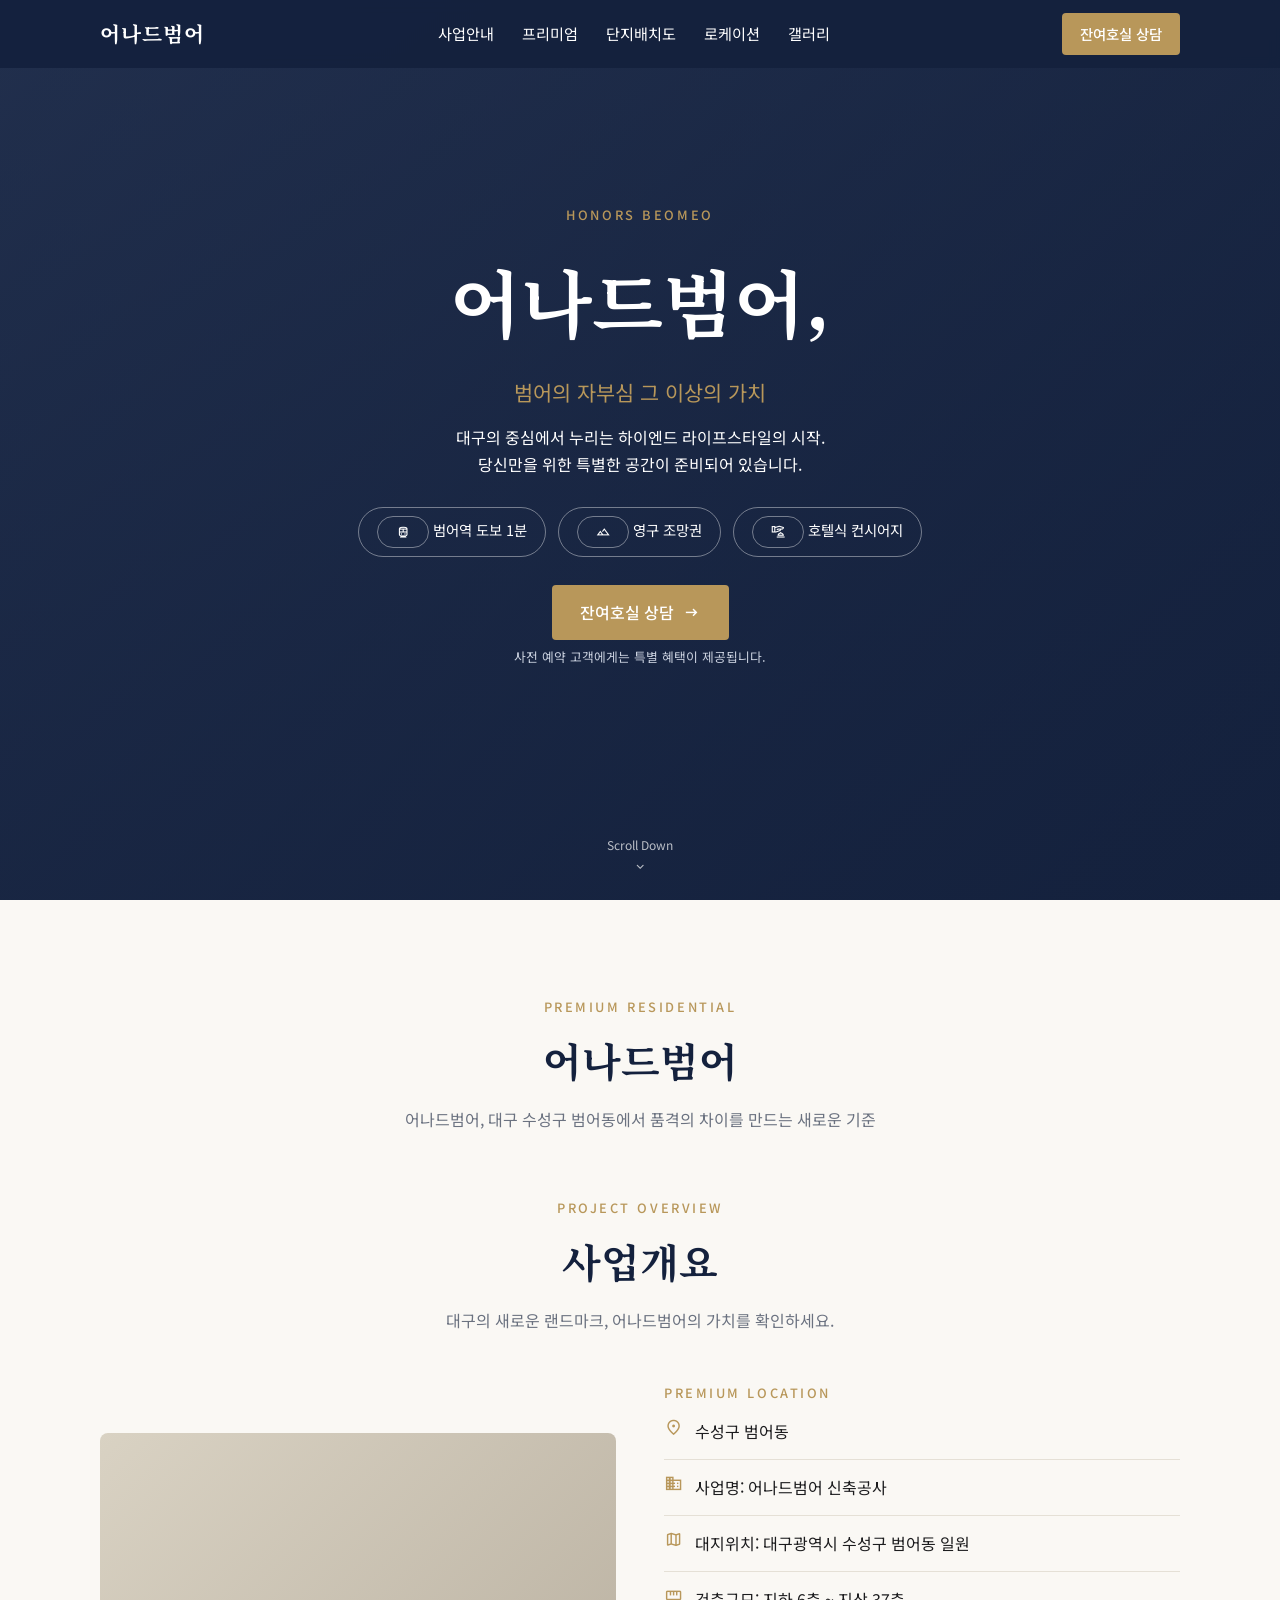
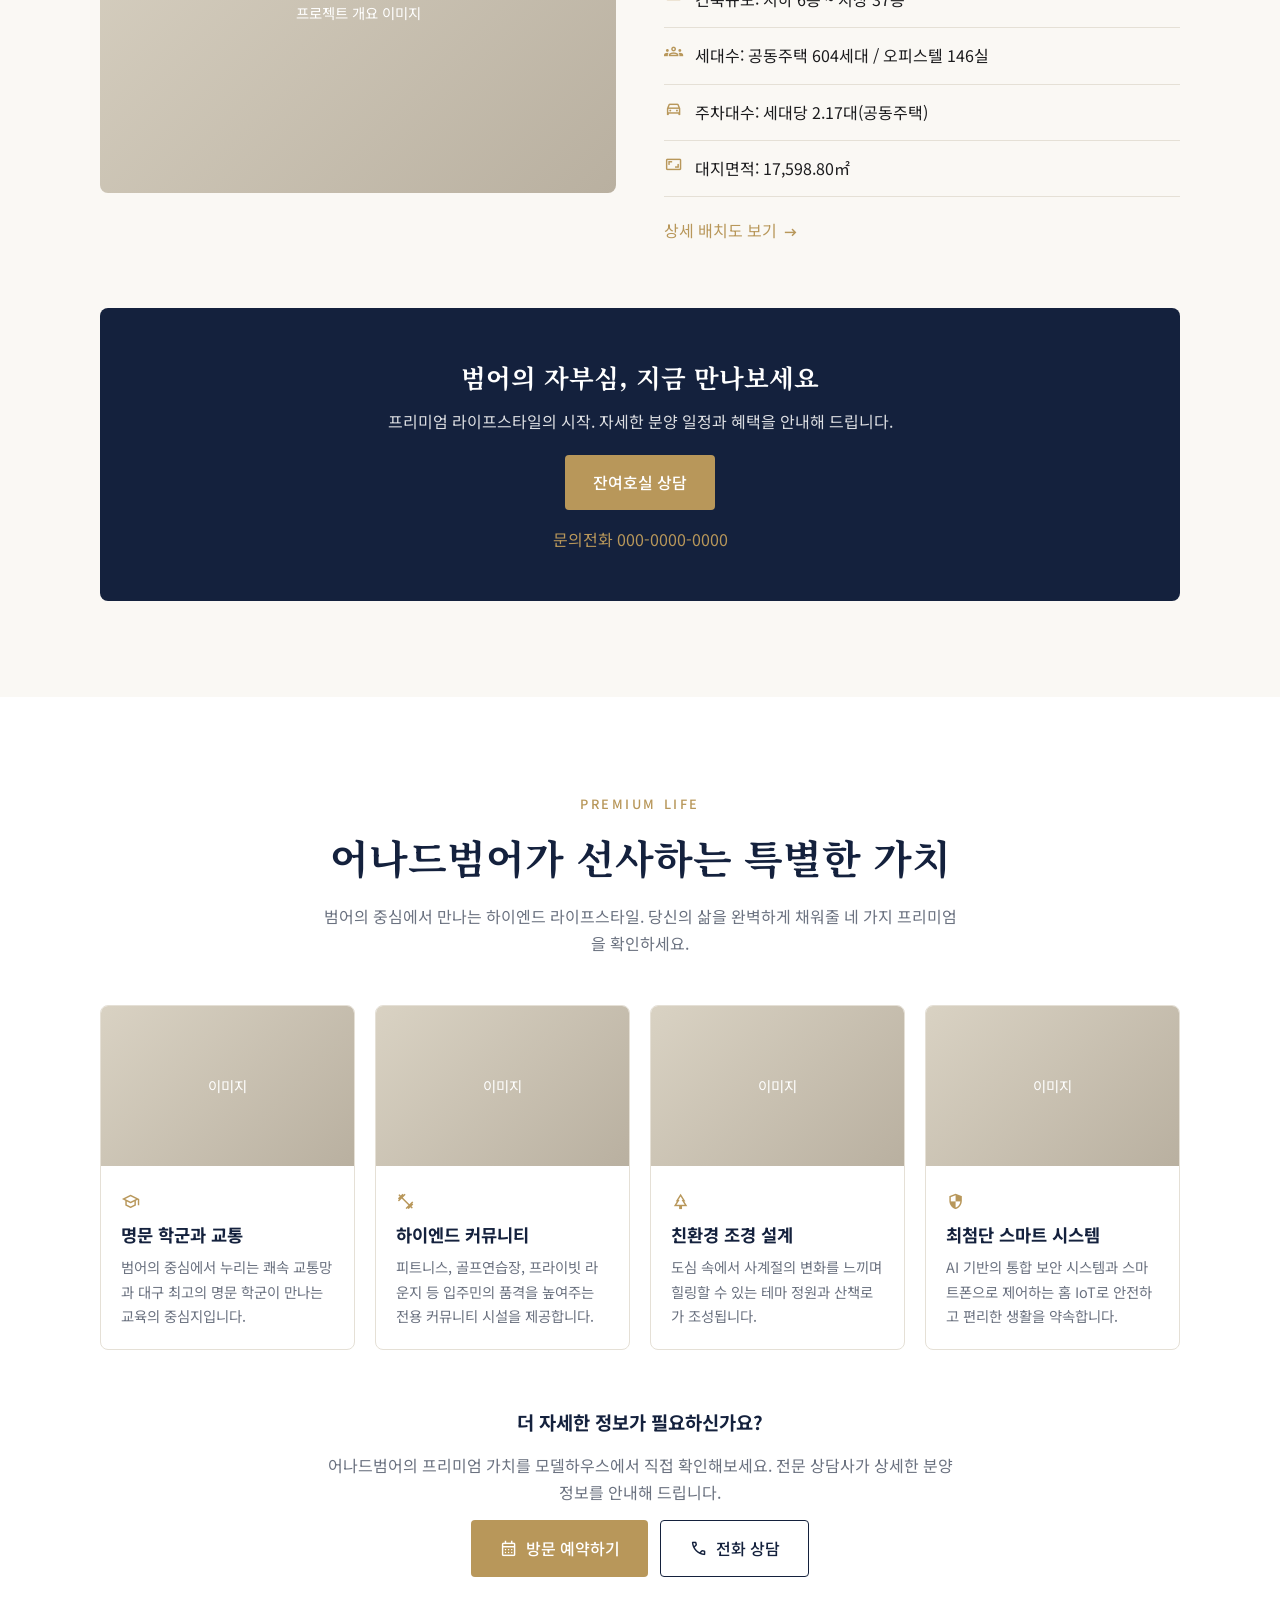
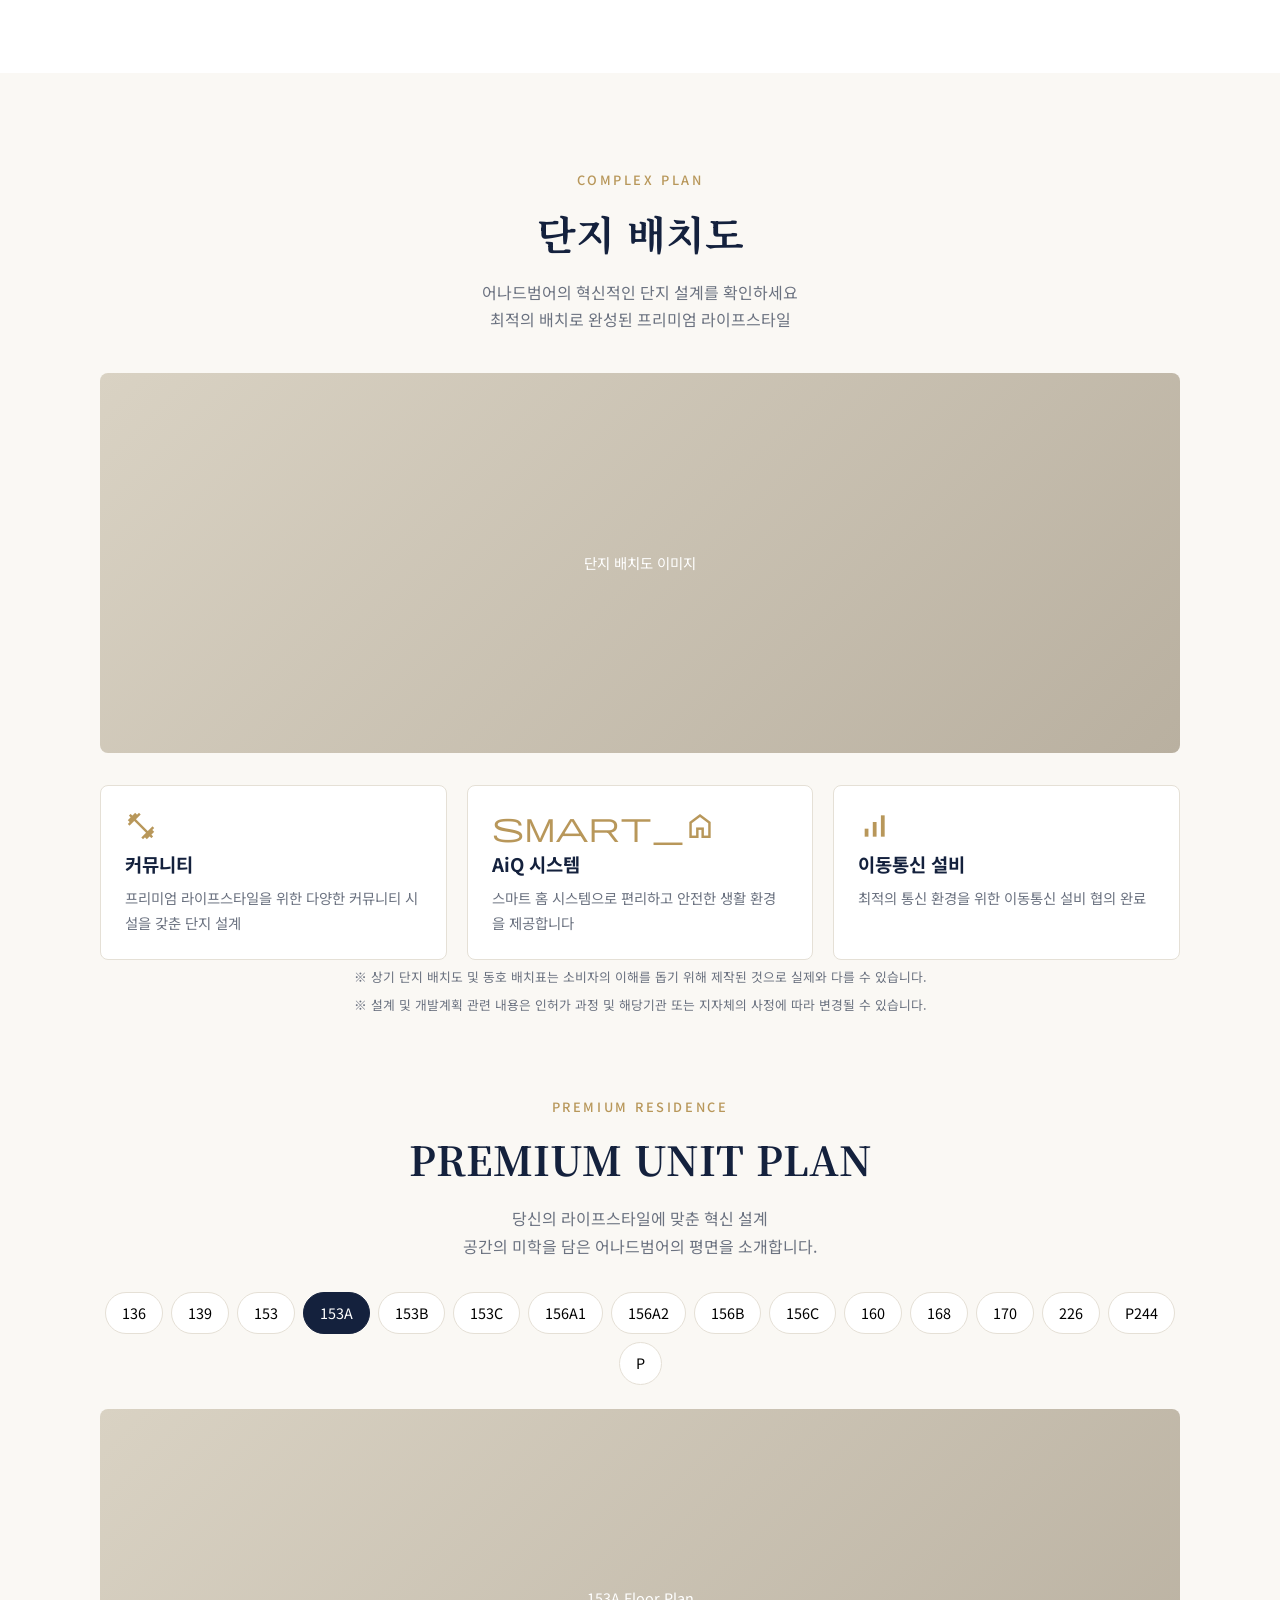
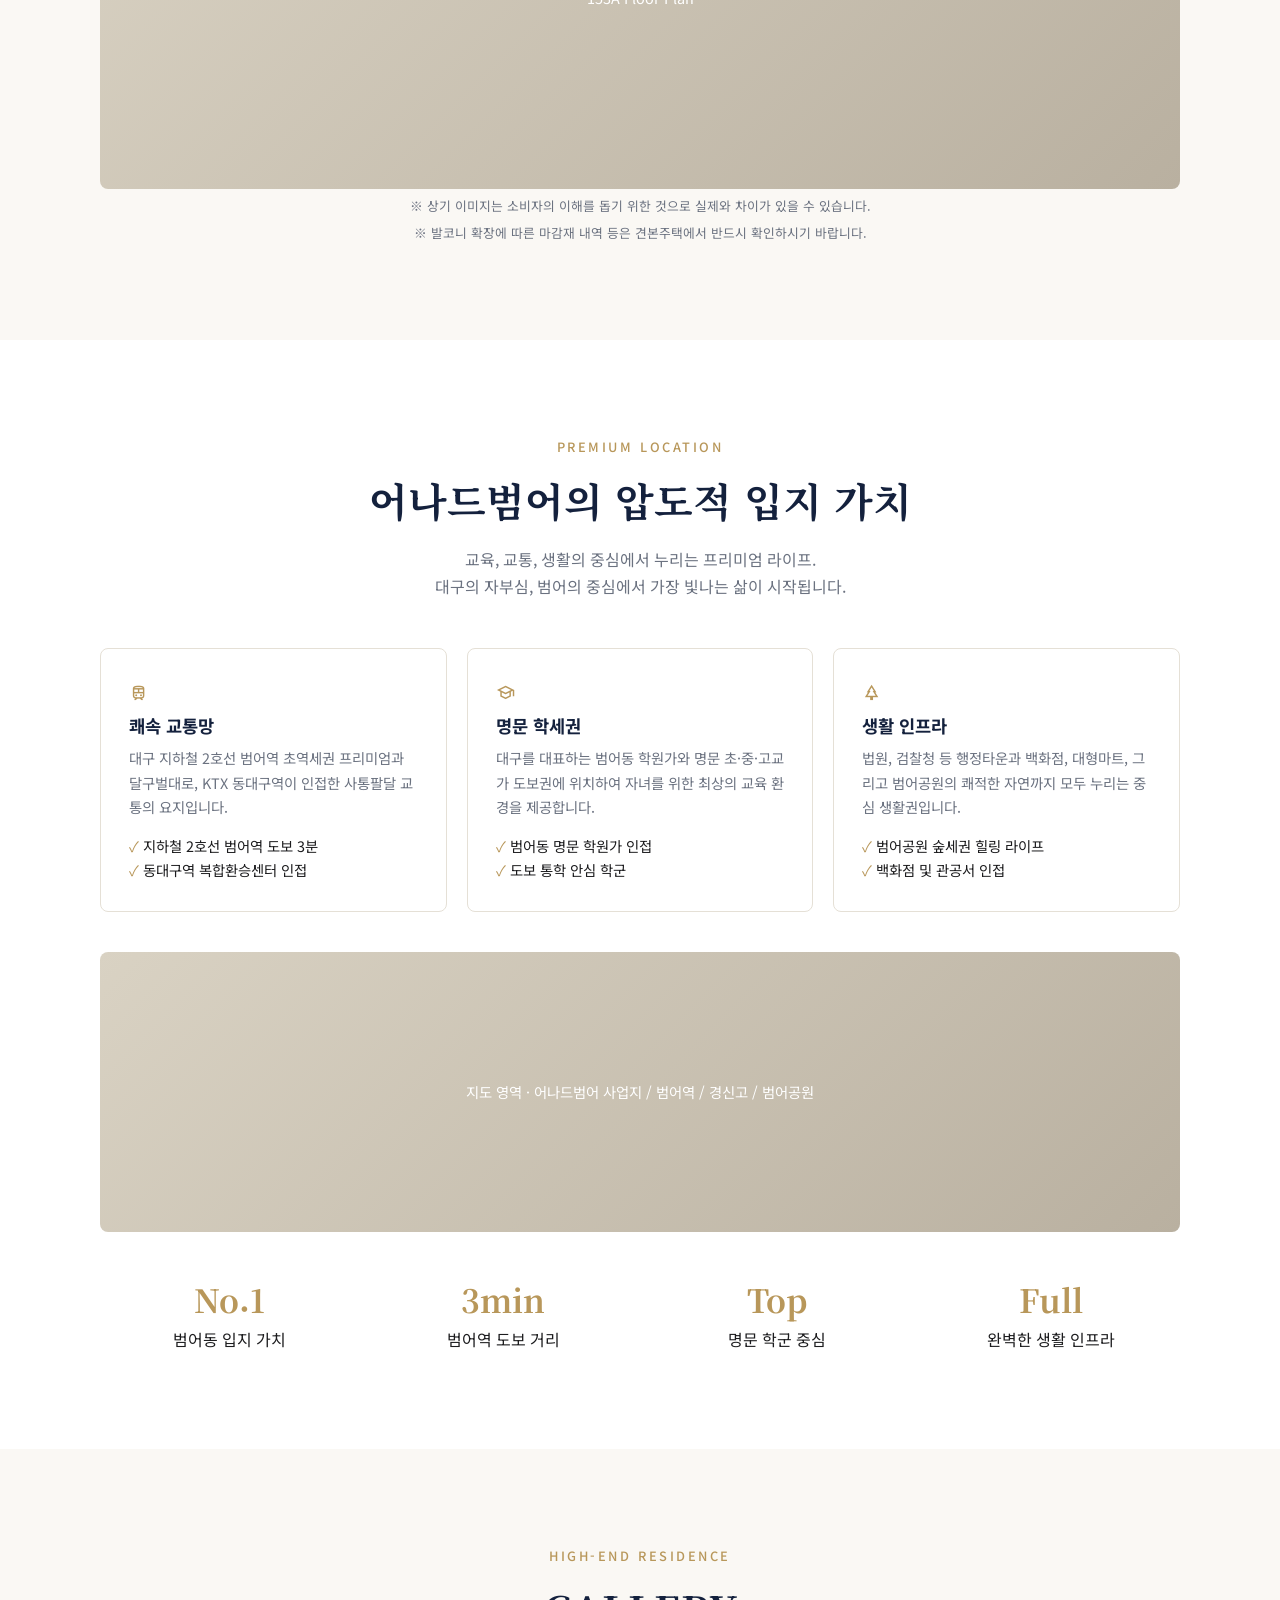
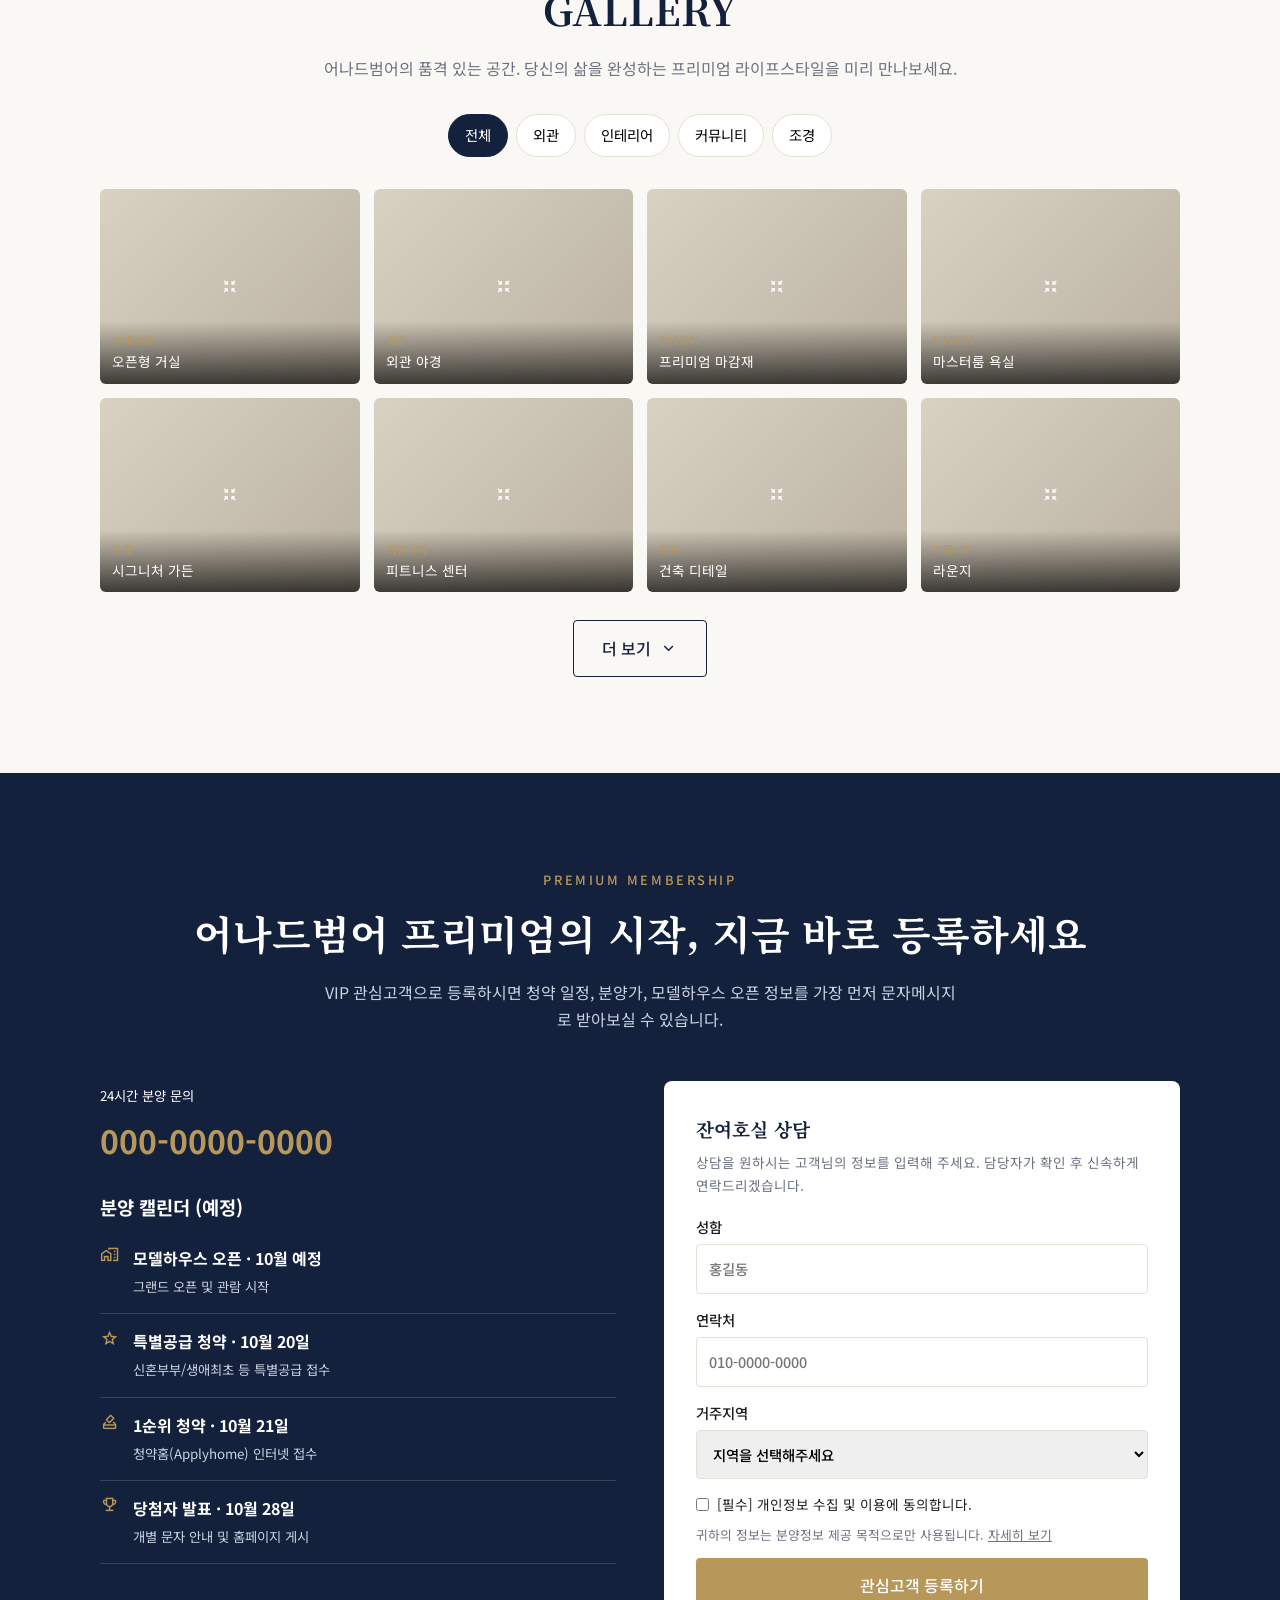
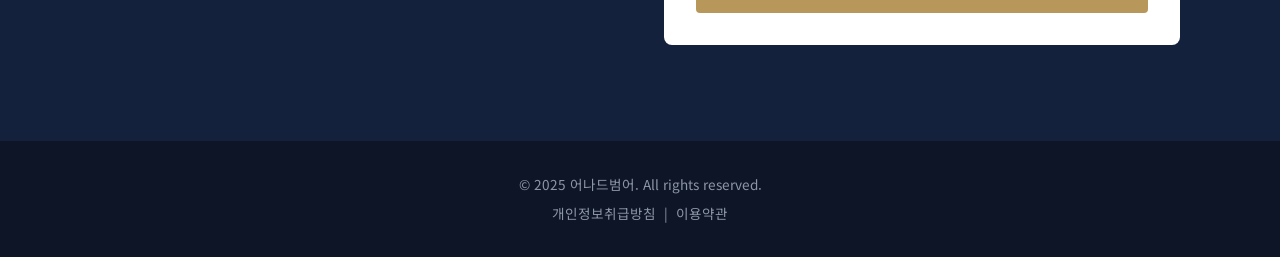
==== index2.html @ 32e053e5 "1021 2030" ====
<!doctype html>
<html lang="ko">

<head>
    <meta charset="utf-8" />
    <meta name="viewport" content="width=device-width, initial-scale=1" />
    <title>어나드범어 | 대구 수성구 범어동 프리미엄 아파트</title>
    <meta name="description" content="대구 수성구 범어동 프리미엄 아파트 어나드범어" />
    <link rel="stylesheet" href="https://fonts.googleapis.com/css2?family=Noto+Sans+KR:wght@300;400;500;700&family=Noto+Serif+KR:wght@500;700&display=swap" />
    <link rel="stylesheet" href="https://fonts.googleapis.com/css2?family=Material+Symbols+Outlined" />
    <style>
        :root {
            --gold: #b8975a;
            --navy: #14213d;
            --ink: #1c1c1e;
            --muted: #6b7280;
            --bg: #faf8f4;
            --line: #e5e0d6;
        }

        * { box-sizing: border-box; margin: 0; padding: 0; }
        html { scroll-behavior: smooth; }
        body { font-family: 'Noto Sans KR', sans-serif; color: var(--ink); background: #fff; line-height: 1.7; }
        a { color: inherit; text-decoration: none; }
        img { max-width: 100%; display: block; }
        .material-symbols-outlined { vertical-align: middle; font-size: 1.2em; }
        .wrap { max-width: 1120px; margin: 0 auto; padding: 0 20px; }
        section { padding: 96px 0; }
        .eyebrow { color: var(--gold); letter-spacing: .2em; text-transform: uppercase; font-size: .8rem; font-weight: 500; }
        h2 { font-family: 'Noto Serif KR', serif; font-size: clamp(1.7rem, 4vw, 2.5rem); margin: 8px 0 12px; color: var(--navy); }
        .sub { color: var(--muted); max-width: 640px; }
        .center { text-align: center; }
        .center .sub { margin: 0 auto; }
        .btn { display: inline-flex; align-items: center; gap: 8px; background: var(--gold); color: #fff; padding: 14px 28px; border: 0; border-radius: 4px; font: inherit; font-weight: 500; cursor: pointer; transition: .2s; }
        .btn:hover { background: #9c7d44; }
        .btn.ghost { background: transparent; border: 1px solid currentColor; }
        .ph { background: linear-gradient(135deg, #d9d2c3, #b9b0a0); display: flex; align-items: center; justify-content: center; color: #fff; font-size: .9rem; text-align: center; }
        .note { font-size: .8rem; color: var(--muted); margin-top: 6px; }

        /* header */
        header { position: fixed; inset: 0 0 auto 0; z-index: 50; background: rgba(20, 33, 61, .92); backdrop-filter: blur(6px); color: #fff; }
        header .wrap { display: flex; align-items: center; justify-content: space-between; height: 68px; }
        .logo { font-family: 'Noto Serif KR', serif; font-weight: 700; font-size: 1.3rem; letter-spacing: .05em; }
        nav { display: flex; gap: 28px; font-size: .95rem; }
        nav a:hover { color: var(--gold); }
        header .btn { padding: 9px 18px; font-size: .9rem; }

        /* hero */
        .hero { min-height: 100vh; display: flex; align-items: center; color: #fff; text-align: center; padding-top: 68px;
            background: linear-gradient(rgba(20, 33, 61, .65), rgba(20, 33, 61, .8)), linear-gradient(135deg, #3a4a6b, #14213d); position: relative; }
        .hero h1 { font-family: 'Noto Serif KR', serif; font-size: clamp(2.4rem, 8vw, 4.6rem); margin: 12px 0; }
        .hero h1 + p { font-size: 1.3rem; color: var(--gold); margin-bottom: 14px; }
        .badges { display: flex; justify-content: center; flex-wrap: wrap; gap: 12px; margin: 28px 0; }
        .badges span { border: 1px solid rgba(255, 255, 255, .4); border-radius: 99px; padding: 8px 18px; font-size: .9rem; }
        .scroll { position: absolute; bottom: 24px; left: 50%; transform: translateX(-50%); font-size: .75rem; opacity: .7; text-align: center; }

        /* overview */
        .overview { background: var(--bg); }
        .grid2 { display: grid; grid-template-columns: 1fr 1fr; gap: 48px; align-items: center; margin-top: 48px; }
        .facts { list-style: none; }
        .facts li { display: flex; gap: 12px; padding: 14px 0; border-bottom: 1px solid var(--line); }
        .facts .material-symbols-outlined { color: var(--gold); }
        .cta-box { margin-top: 64px; background: var(--navy); color: #fff; padding: 48px 24px; text-align: center; border-radius: 8px; }
        .cta-box h3 { font-family: 'Noto Serif KR', serif; font-size: 1.6rem; margin-bottom: 8px; }
        .cta-box p { margin-bottom: 20px; opacity: .85; }
        .cta-box .tel { display: block; margin-top: 16px; color: var(--gold); }

        /* cards */
        .cards { display: grid; grid-template-columns: repeat(4, 1fr); gap: 20px; margin-top: 48px; text-align: left; }
        .card { border: 1px solid var(--line); border-radius: 8px; overflow: hidden; background: #fff; transition: .2s; }
        .card:hover { transform: translateY(-4px); box-shadow: 0 12px 28px rgba(0, 0, 0, .08); }
        .card .ph { height: 160px; }
        .card div.body { padding: 20px; }
        .card h3 { margin: 6px 0; font-size: 1.1rem; color: var(--navy); }
        .card p { font-size: .9rem; color: var(--muted); }
        .card .material-symbols-outlined { color: var(--gold); }
        .visit { margin-top: 56px; display: flex; flex-direction: column; align-items: center; gap: 14px; }
        .visit div { display: flex; gap: 12px; flex-wrap: wrap; justify-content: center; }

        /* plan */
        .plan { background: var(--bg); }
        .plan .ph { height: 380px; margin-top: 40px; border-radius: 8px; }
        .feat { display: grid; grid-template-columns: repeat(3, 1fr); gap: 20px; margin-top: 32px; }
        .feat div { background: #fff; padding: 24px; border-radius: 8px; border: 1px solid var(--line); }
        .feat .material-symbols-outlined { color: var(--gold); font-size: 2rem; }
        .feat h3 { margin: 6px 0; color: var(--navy); }
        .feat p { font-size: .9rem; color: var(--muted); }
        .tabs { display: flex; flex-wrap: wrap; gap: 8px; justify-content: center; margin: 32px 0 0; }
        .tabs button { border: 1px solid var(--line); background: #fff; padding: 8px 16px; border-radius: 99px; font: inherit; font-size: .9rem; cursor: pointer; }
        .tabs button.on, .tabs button:hover { background: var(--navy); color: #fff; border-color: var(--navy); }

        /* location */
        .loc-cards { display: grid; grid-template-columns: repeat(3, 1fr); gap: 20px; margin-top: 48px; }
        .loc-cards .card { padding: 28px; }
        .loc-cards ul { list-style: none; margin-top: 14px; font-size: .9rem; }
        .loc-cards li::before { content: "✓ "; color: var(--gold); }
        .stats { display: grid; grid-template-columns: repeat(4, 1fr); gap: 16px; margin-top: 40px; text-align: center; }
        .stats strong { display: block; font-family: 'Noto Serif KR', serif; font-size: 2rem; color: var(--gold); }
        .map { height: 280px; border-radius: 8px; margin-top: 40px; }

        /* gallery */
        .gallery { background: var(--bg); }
        .g-grid { display: grid; grid-template-columns: repeat(4, 1fr); gap: 14px; margin-top: 32px; }
        .g-item { position: relative; aspect-ratio: 4/3; border-radius: 6px; overflow: hidden; }
        .g-item .ph { position: absolute; inset: 0; }
        .g-item span.cap { position: absolute; left: 0; right: 0; bottom: 0; padding: 10px 12px; background: linear-gradient(transparent, rgba(0, 0, 0, .7)); color: #fff; font-size: .85rem; text-align: left; }
        .g-item small { color: var(--gold); display: block; font-size: .7rem; }
        .g-item.hide { display: none; }

        /* membership */
        .member { background: var(--navy); color: #fff; }
        .member h2 { color: #fff; }
        .member .sub { color: #cbd2e0; }
        .m-grid { display: grid; grid-template-columns: 1fr 1fr; gap: 48px; margin-top: 48px; }
        .tel-big { font-size: 2rem; color: var(--gold); font-weight: 700; margin: 4px 0 24px; display: block; }
        .sched { list-style: none; }
        .sched li { display: flex; gap: 14px; padding: 14px 0; border-bottom: 1px solid rgba(255, 255, 255, .15); }
        .sched .material-symbols-outlined { color: var(--gold); }
        .sched b { display: block; }
        .sched small { color: #cbd2e0; }
        form { background: #fff; color: var(--ink); padding: 32px; border-radius: 8px; }
        form h3 { color: var(--navy); font-family: 'Noto Serif KR', serif; }
        form p.d { font-size: .85rem; color: var(--muted); margin: 6px 0 18px; }
        label.f { display: block; margin-bottom: 14px; font-size: .9rem; font-weight: 500; }
        label.f input, label.f select { width: 100%; margin-top: 4px; padding: 12px; border: 1px solid var(--line); border-radius: 4px; font: inherit; }
        .chk { font-size: .85rem; display: flex; gap: 8px; align-items: center; margin: 8px 0; }
        form .btn { width: 100%; justify-content: center; margin-top: 12px; }

        footer { background: #0d1526; color: #8d96a8; text-align: center; padding: 32px 20px; font-size: .85rem; }
        footer a { margin: 0 8px; }

        @media (max-width: 860px) {
            nav { display: none; }
            .grid2, .m-grid, .loc-cards, .feat { grid-template-columns: 1fr; }
            .cards, .g-grid, .stats { grid-template-columns: repeat(2, 1fr); }
            section { padding: 64px 0; }
        }
    </style>
</head>

<body>
    <header>
        <div class="wrap">
            <a href="#top" class="logo">어나드범어</a>
            <nav>
                <a href="#overview">사업안내</a>
                <a href="#premium">프리미엄</a>
                <a href="#plan">단지배치도</a>
                <a href="#location">로케이션</a>
                <a href="#gallery">갤러리</a>
            </nav>
            <a href="#member" class="btn">잔여호실 상담</a>
        </div>
    </header>

    <main id="top">
        <section class="hero">
            <div class="wrap">
                <p class="eyebrow">Honors Beomeo</p>
                <h1>어나드범어,</h1>
                <p>범어의 자부심 그 이상의 가치</p>
                <p>대구의 중심에서 누리는 하이엔드 라이프스타일의 시작.<br>당신만을 위한 특별한 공간이 준비되어 있습니다.</p>
                <div class="badges">
                    <span><span class="material-symbols-outlined">directions_subway</span> 범어역 도보 1분</span>
                    <span><span class="material-symbols-outlined">landscape</span> 영구 조망권</span>
                    <span><span class="material-symbols-outlined">concierge</span> 호텔식 컨시어지</span>
                </div>
                <a href="#member" class="btn">잔여호실 상담 <span class="material-symbols-outlined">arrow_right_alt</span></a>
                <p class="note" style="color:#cbd2e0">사전 예약 고객에게는 특별 혜택이 제공됩니다.</p>
            </div>
            <div class="scroll">Scroll Down<br><span class="material-symbols-outlined">keyboard_arrow_down</span></div>
        </section>

        <section class="overview center" id="overview">
            <div class="wrap">
                <p class="eyebrow">Premium Residential</p>
                <h2>어나드범어</h2>
                <p class="sub">어나드범어, 대구 수성구 범어동에서 품격의 차이를 만드는 새로운 기준</p>

                <div style="margin-top:64px">
                    <p class="eyebrow">Project Overview</p>
                    <h2>사업개요</h2>
                    <p class="sub">대구의 새로운 랜드마크, 어나드범어의 가치를 확인하세요.</p>
                </div>

                <div class="grid2" style="text-align:left">
                    <div class="ph" style="height:360px;border-radius:8px">프로젝트 개요 이미지</div>
                    <div>
                        <p class="eyebrow">Premium Location</p>
                        <ul class="facts">
                            <li><span class="material-symbols-outlined">location_on</span> 수성구 범어동</li>
                            <li><span class="material-symbols-outlined">domain</span> 사업명: 어나드범어 신축공사</li>
                            <li><span class="material-symbols-outlined">map</span> 대지위치: 대구광역시 수성구 범어동 일원</li>
                            <li><span class="material-symbols-outlined">straighten</span> 건축규모: 지하 6층 ~ 지상 37층</li>
                            <li><span class="material-symbols-outlined">groups</span> 세대수: 공동주택 604세대 / 오피스텔 146실</li>
                            <li><span class="material-symbols-outlined">directions_car</span> 주차대수: 세대당 2.17대(공동주택)</li>
                            <li><span class="material-symbols-outlined">aspect_ratio</span> 대지면적: 17,598.80㎡</li>
                        </ul>
                        <p style="margin-top:20px"><a href="#plan" style="color:var(--gold)">상세 배치도 보기 <span class="material-symbols-outlined">arrow_right_alt</span></a></p>
                    </div>
                </div>

                <div class="cta-box">
                    <h3>범어의 자부심, 지금 만나보세요</h3>
                    <p>프리미엄 라이프스타일의 시작. 자세한 분양 일정과 혜택을 안내해 드립니다.</p>
                    <a href="#member" class="btn">잔여호실 상담</a>
                    <span class="tel">문의전화 000-0000-0000</span>
                </div>
            </div>
        </section>

        <section class="center" id="premium">
            <div class="wrap">
                <p class="eyebrow">Premium Life</p>
                <h2>어나드범어가 선사하는 특별한 가치</h2>
                <p class="sub">범어의 중심에서 만나는 하이엔드 라이프스타일. 당신의 삶을 완벽하게 채워줄 네 가지 프리미엄을 확인하세요.</p>
                <div class="cards">
                    <article class="card"><div class="ph">이미지</div><div class="body"><span class="material-symbols-outlined">school</span><h3>명문 학군과 교통</h3><p>범어의 중심에서 누리는 쾌속 교통망과 대구 최고의 명문 학군이 만나는 교육의 중심지입니다.</p></div></article>
                    <article class="card"><div class="ph">이미지</div><div class="body"><span class="material-symbols-outlined">fitness_center</span><h3>하이엔드 커뮤니티</h3><p>피트니스, 골프연습장, 프라이빗 라운지 등 입주민의 품격을 높여주는 전용 커뮤니티 시설을 제공합니다.</p></div></article>
                    <article class="card"><div class="ph">이미지</div><div class="body"><span class="material-symbols-outlined">park</span><h3>친환경 조경 설계</h3><p>도심 속에서 사계절의 변화를 느끼며 힐링할 수 있는 테마 정원과 산책로가 조성됩니다.</p></div></article>
                    <article class="card"><div class="ph">이미지</div><div class="body"><span class="material-symbols-outlined">security</span><h3>최첨단 스마트 시스템</h3><p>AI 기반의 통합 보안 시스템과 스마트폰으로 제어하는 홈 IoT로 안전하고 편리한 생활을 약속합니다.</p></div></article>
                </div>
                <div class="visit">
                    <h3 style="color:var(--navy)">더 자세한 정보가 필요하신가요?</h3>
                    <p class="sub">어나드범어의 프리미엄 가치를 모델하우스에서 직접 확인해보세요. 전문 상담사가 상세한 분양 정보를 안내해 드립니다.</p>
                    <div>
                        <a href="#member" class="btn"><span class="material-symbols-outlined">calendar_month</span> 방문 예약하기</a>
                        <a href="#member" class="btn ghost" style="color:var(--navy)"><span class="material-symbols-outlined">call</span> 전화 상담</a>
                    </div>
                </div>
            </div>
        </section>

        <section class="plan center" id="plan">
            <div class="wrap">
                <p class="eyebrow">Complex Plan</p>
                <h2>단지 배치도</h2>
                <p class="sub">어나드범어의 혁신적인 단지 설계를 확인하세요<br>최적의 배치로 완성된 프리미엄 라이프스타일</p>
                <div class="ph">단지 배치도 이미지</div>
                <div class="feat" style="text-align:left">
                    <div><span class="material-symbols-outlined">fitness_center</span><h3>커뮤니티</h3><p>프리미엄 라이프스타일을 위한 다양한 커뮤니티 시설을 갖춘 단지 설계</p></div>
                    <div><span class="material-symbols-outlined">smart_home</span><h3>AiQ 시스템</h3><p>스마트 홈 시스템으로 편리하고 안전한 생활 환경을 제공합니다</p></div>
                    <div><span class="material-symbols-outlined">signal_cellular_alt</span><h3>이동통신 설비</h3><p>최적의 통신 환경을 위한 이동통신 설비 협의 완료</p></div>
                </div>
                <p class="note">※ 상기 단지 배치도 및 동호 배치표는 소비자의 이해를 돕기 위해 제작된 것으로 실제와 다를 수 있습니다.</p>
                <p class="note">※ 설계 및 개발계획 관련 내용은 인허가 과정 및 해당기관 또는 지자체의 사정에 따라 변경될 수 있습니다.</p>

                <div style="margin-top:80px">
                    <p class="eyebrow">Premium Residence</p>
                    <h2>PREMIUM UNIT PLAN</h2>
                    <p class="sub">당신의 라이프스타일에 맞춘 혁신 설계<br>공간의 미학을 담은 어나드범어의 평면을 소개합니다.</p>
                    <div class="tabs" id="units"></div>
                    <div class="ph" id="unitImg" style="height:380px;margin-top:24px;border-radius:8px"></div>
                    <p class="note">※ 상기 이미지는 소비자의 이해를 돕기 위한 것으로 실제와 차이가 있을 수 있습니다.</p>
                    <p class="note">※ 발코니 확장에 따른 마감재 내역 등은 견본주택에서 반드시 확인하시기 바랍니다.</p>
                </div>
            </div>
        </section>

        <section class="center" id="location">
            <div class="wrap">
                <p class="eyebrow">Premium Location</p>
                <h2>어나드범어의 압도적 입지 가치</h2>
                <p class="sub">교육, 교통, 생활의 중심에서 누리는 프리미엄 라이프.<br>대구의 자부심, 범어의 중심에서 가장 빛나는 삶이 시작됩니다.</p>
                <div class="loc-cards" style="text-align:left">
                    <article class="card"><span class="material-symbols-outlined">train</span><h3>쾌속 교통망</h3><p>대구 지하철 2호선 범어역 초역세권 프리미엄과 달구벌대로, KTX 동대구역이 인접한 사통팔달 교통의 요지입니다.</p><ul><li>지하철 2호선 범어역 도보 3분</li><li>동대구역 복합환승센터 인접</li></ul></article>
                    <article class="card"><span class="material-symbols-outlined">school</span><h3>명문 학세권</h3><p>대구를 대표하는 범어동 학원가와 명문 초·중·고교가 도보권에 위치하여 자녀를 위한 최상의 교육 환경을 제공합니다.</p><ul><li>범어동 명문 학원가 인접</li><li>도보 통학 안심 학군</li></ul></article>
                    <article class="card"><span class="material-symbols-outlined">park</span><h3>생활 인프라</h3><p>법원, 검찰청 등 행정타운과 백화점, 대형마트, 그리고 범어공원의 쾌적한 자연까지 모두 누리는 중심 생활권입니다.</p><ul><li>범어공원 숲세권 힐링 라이프</li><li>백화점 및 관공서 인접</li></ul></article>
                </div>
                <div class="ph map">지도 영역 · 어나드범어 사업지 / 범어역 / 경신고 / 범어공원</div>
                <div class="stats">
                    <div><strong>No.1</strong>범어동 입지 가치</div>
                    <div><strong>3min</strong>범어역 도보 거리</div>
                    <div><strong>Top</strong>명문 학군 중심</div>
                    <div><strong>Full</strong>완벽한 생활 인프라</div>
                </div>
            </div>
        </section>

        <section class="gallery center" id="gallery">
            <div class="wrap">
                <p class="eyebrow">High-End Residence</p>
                <h2>GALLERY</h2>
                <p class="sub">어나드범어의 품격 있는 공간. 당신의 삶을 완성하는 프리미엄 라이프스타일을 미리 만나보세요.</p>
                <div class="tabs" id="gtabs">
                    <button class="on" data-c="all">전체</button>
                    <button data-c="외관">외관</button>
                    <button data-c="인테리어">인테리어</button>
                    <button data-c="커뮤니티">커뮤니티</button>
                    <button data-c="조경">조경</button>
                </div>
                <div class="g-grid" id="ggrid"></div>
                <p style="margin-top:28px"><button class="btn ghost" id="more" style="color:var(--navy)">더 보기 <span class="material-symbols-outlined">expand_more</span></button></p>
            </div>
        </section>

        <section class="member" id="member">
            <div class="wrap">
                <div class="center">
                    <p class="eyebrow">PREMIUM MEMBERSHIP</p>
                    <h2>어나드범어 프리미엄의 시작, 지금 바로 등록하세요</h2>
                    <p class="sub">VIP 관심고객으로 등록하시면 청약 일정, 분양가, 모델하우스 오픈 정보를 가장 먼저 문자메시지로 받아보실 수 있습니다.</p>
                </div>
                <div class="m-grid">
                    <div>
                        <small>24시간 분양 문의</small>
                        <span class="tel-big">000-0000-0000</span>
                        <h3 style="margin-bottom:8px">분양 캘린더 (예정)</h3>
                        <ul class="sched">
                            <li><span class="material-symbols-outlined">home_work</span><div><b>모델하우스 오픈 · 10월 예정</b><small>그랜드 오픈 및 관람 시작</small></div></li>
                            <li><span class="material-symbols-outlined">star</span><div><b>특별공급 청약 · 10월 20일</b><small>신혼부부/생애최초 등 특별공급 접수</small></div></li>
                            <li><span class="material-symbols-outlined">how_to_vote</span><div><b>1순위 청약 · 10월 21일</b><small>청약홈(Applyhome) 인터넷 접수</small></div></li>
                            <li><span class="material-symbols-outlined">emoji_events</span><div><b>당첨자 발표 · 10월 28일</b><small>개별 문자 안내 및 홈페이지 게시</small></div></li>
                        </ul>
                    </div>
                    <form id="form">
                        <h3>잔여호실 상담</h3>
                        <p class="d">상담을 원하시는 고객님의 정보를 입력해 주세요. 담당자가 확인 후 신속하게 연락드리겠습니다.</p>
                        <label class="f">성함<input type="text" name="name" required placeholder="홍길동"></label>
                        <label class="f">연락처<input type="tel" name="phone" required placeholder="010-0000-0000"></label>
                        <label class="f">거주지역
                            <select name="region" required>
                                <option value="">지역을 선택해주세요</option>
                                <option>대구광역시</option>
                                <option>경상북도</option>
                                <option>기타 지역</option>
                            </select>
                        </label>
                        <label class="chk"><input type="checkbox" required> [필수] 개인정보 수집 및 이용에 동의합니다.</label>
                        <p class="note">귀하의 정보는 분양정보 제공 목적으로만 사용됩니다. <a href="#" style="text-decoration:underline">자세히 보기</a></p>
                        <button class="btn" type="submit">관심고객 등록하기</button>
                    </form>
                </div>
            </div>
        </section>
    </main>

    <footer>
        <p>© 2025 어나드범어. All rights reserved.</p>
        <p style="margin-top:6px"><a href="#">개인정보취급방침</a>|<a href="#">이용약관</a></p>
    </footer>

    <script>
        // 평면 타입 탭
        const units = ['136', '139', '153', '153A', '153B', '153C', '156A1', '156A2', '156B', '156C', '160', '168', '170', '226', 'P244', 'P'];
        const uTabs = document.getElementById('units');
        const uImg = document.getElementById('unitImg');
        units.forEach((u, i) => {
            const b = document.createElement('button');
            b.textContent = u;
            b.onclick = () => {
                uTabs.querySelectorAll('button').forEach(x => x.classList.remove('on'));
                b.classList.add('on');
                uImg.textContent = u + ' Floor Plan';
            };
            uTabs.appendChild(b);
            if (u === '153A') b.click();
        });

        // 갤러리
        const items = [
            ['인테리어', '오픈형 거실'], ['외관', '외관 야경'], ['인테리어', '프리미엄 마감재'], ['인테리어', '마스터룸 욕실'],
            ['조경', '시그니처 가든'], ['커뮤니티', '피트니스 센터'], ['외관', '건축 디테일'], ['커뮤니티', '라운지'],
            ['커뮤니티', '스카이라운지'], ['커뮤니티', '버라이어티존'], ['커뮤니티', '스카이커뮤니티']
        ];
        const grid = document.getElementById('ggrid');
        items.forEach(([c, t]) => {
            const d = document.createElement('div');
            d.className = 'g-item';
            d.dataset.c = c;
            d.innerHTML = `<div class="ph"><span class="material-symbols-outlined">zoom_in_map</span></div><span class="cap"><small>${c}</small>${t}</span>`;
            grid.appendChild(d);
        });
        let filter = 'all', limit = 8;
        function render() {
            let shown = 0;
            grid.querySelectorAll('.g-item').forEach(el => {
                const ok = filter === 'all' || el.dataset.c === filter;
                const vis = ok && shown < limit;
                if (ok) shown++;
                el.classList.toggle('hide', !vis);
            });
            const total = [...grid.children].filter(el => filter === 'all' || el.dataset.c === filter).length;
            document.getElementById('more').parentElement.style.display = total > limit ? '' : 'none';
        }
        document.getElementById('gtabs').onclick = e => {
            if (e.target.tagName !== 'BUTTON') return;
            document.querySelectorAll('#gtabs button').forEach(x => x.classList.remove('on'));
            e.target.classList.add('on');
            filter = e.target.dataset.c;
            limit = 8;
            render();
        };
        document.getElementById('more').onclick = () => { limit += 4; render(); };
        render();

        // 폼 (서버 연동 없음)
        document.getElementById('form').onsubmit = e => {
            e.preventDefault();
            alert('등록이 완료되었습니다. (데모: 서버로 전송되지 않습니다)');
            e.target.reset();
        };
    </script>
</body>

</html>
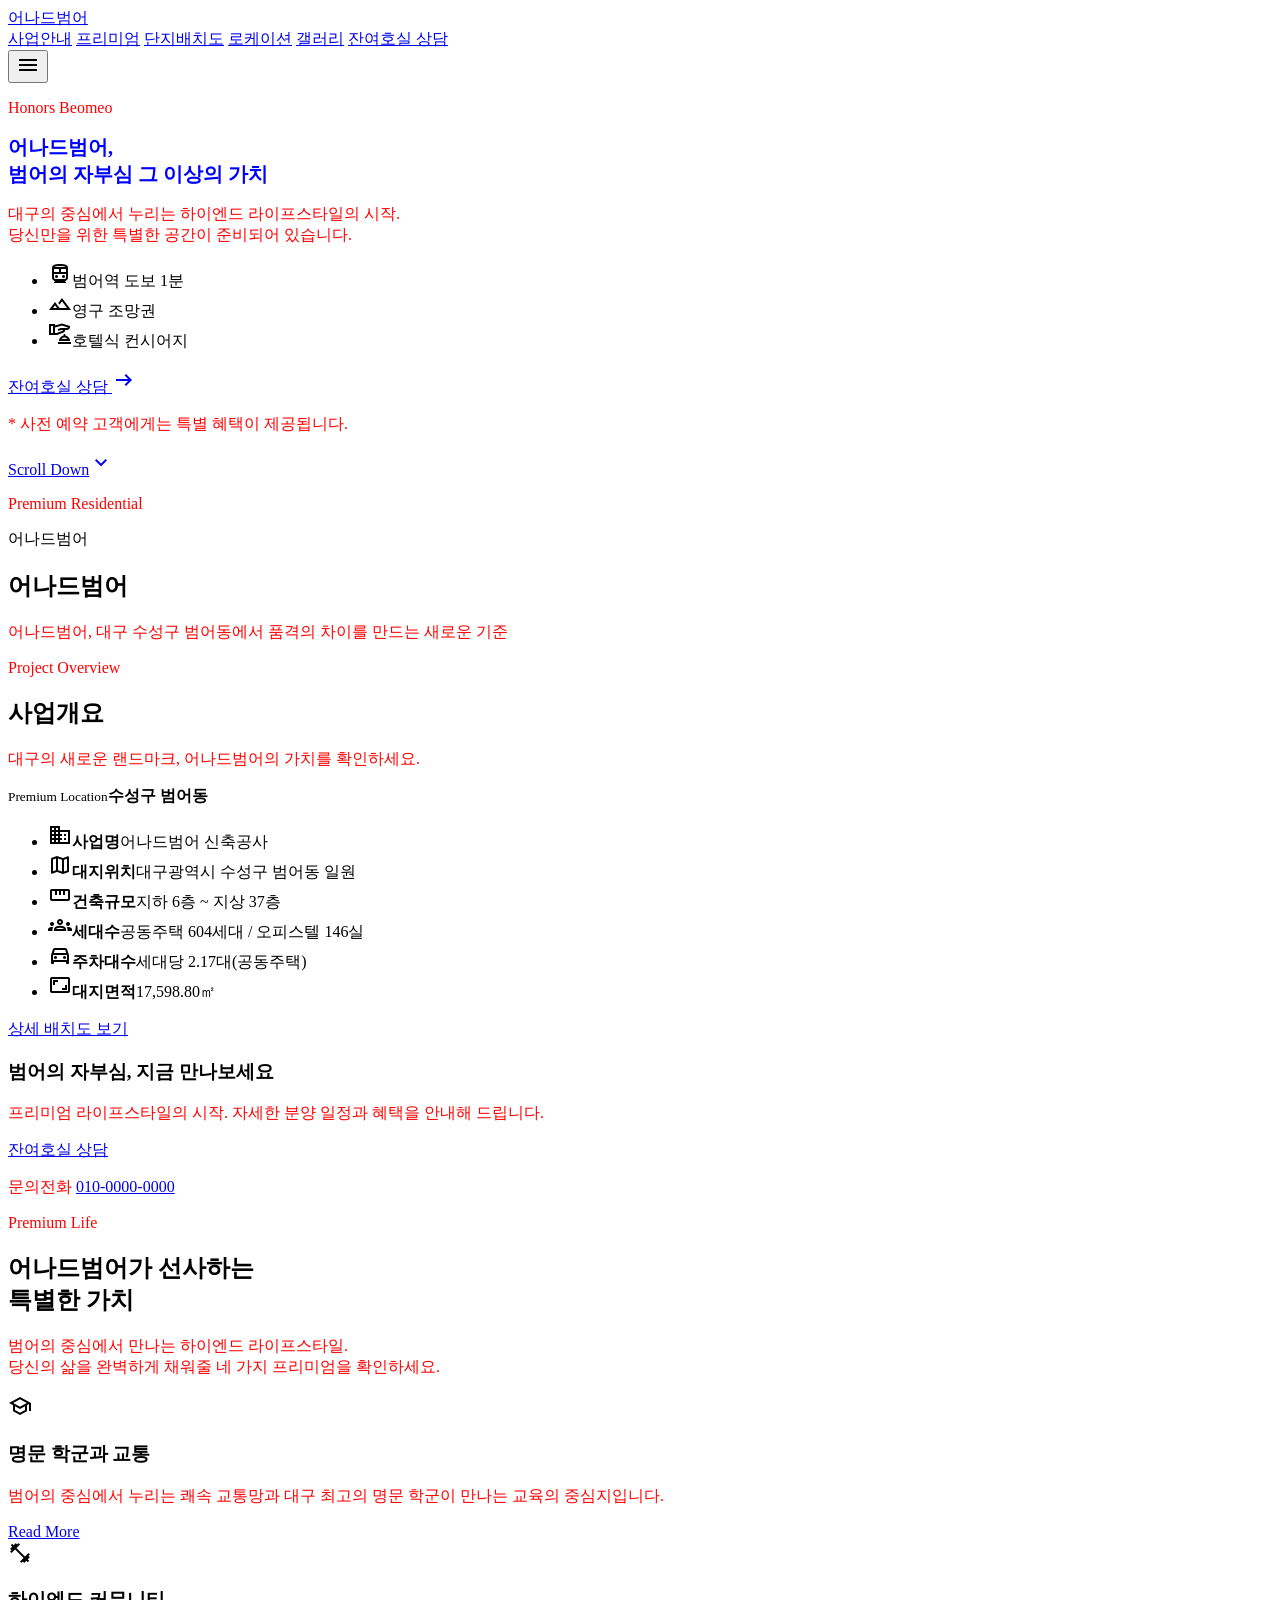
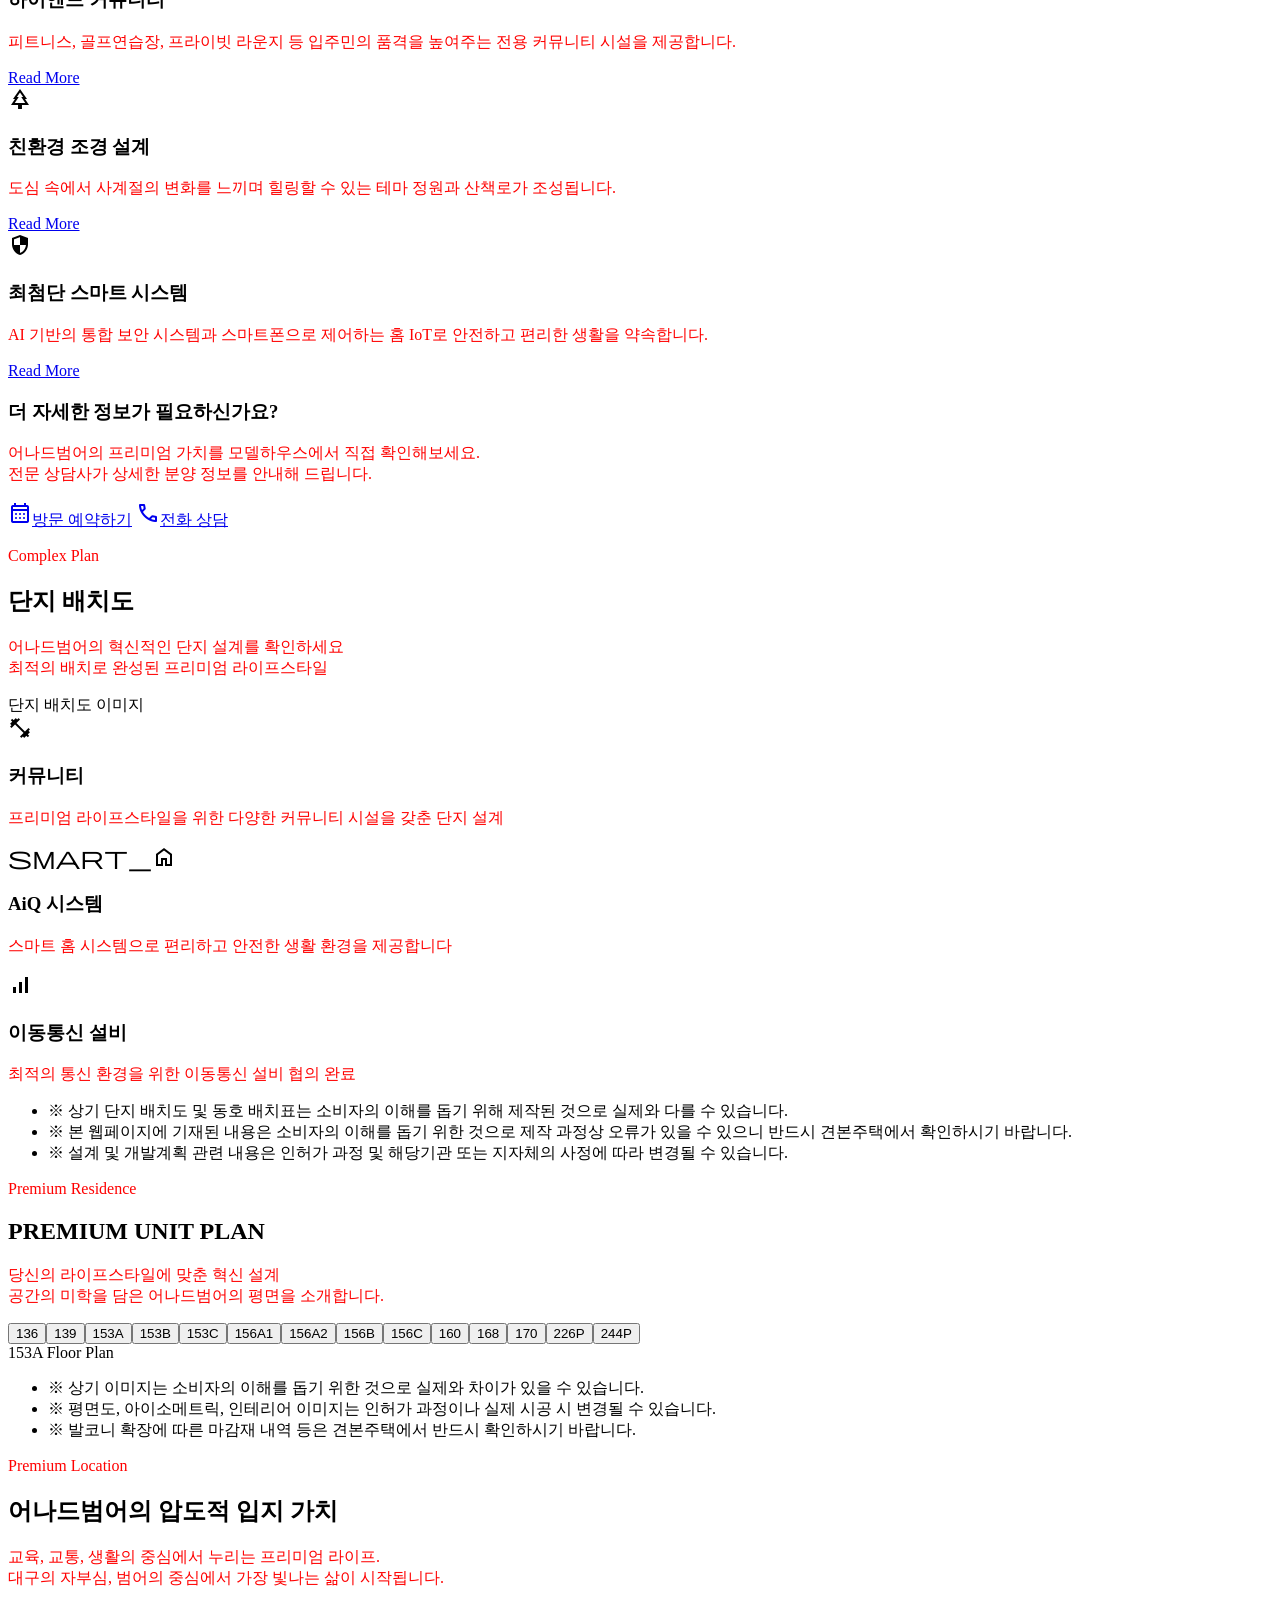
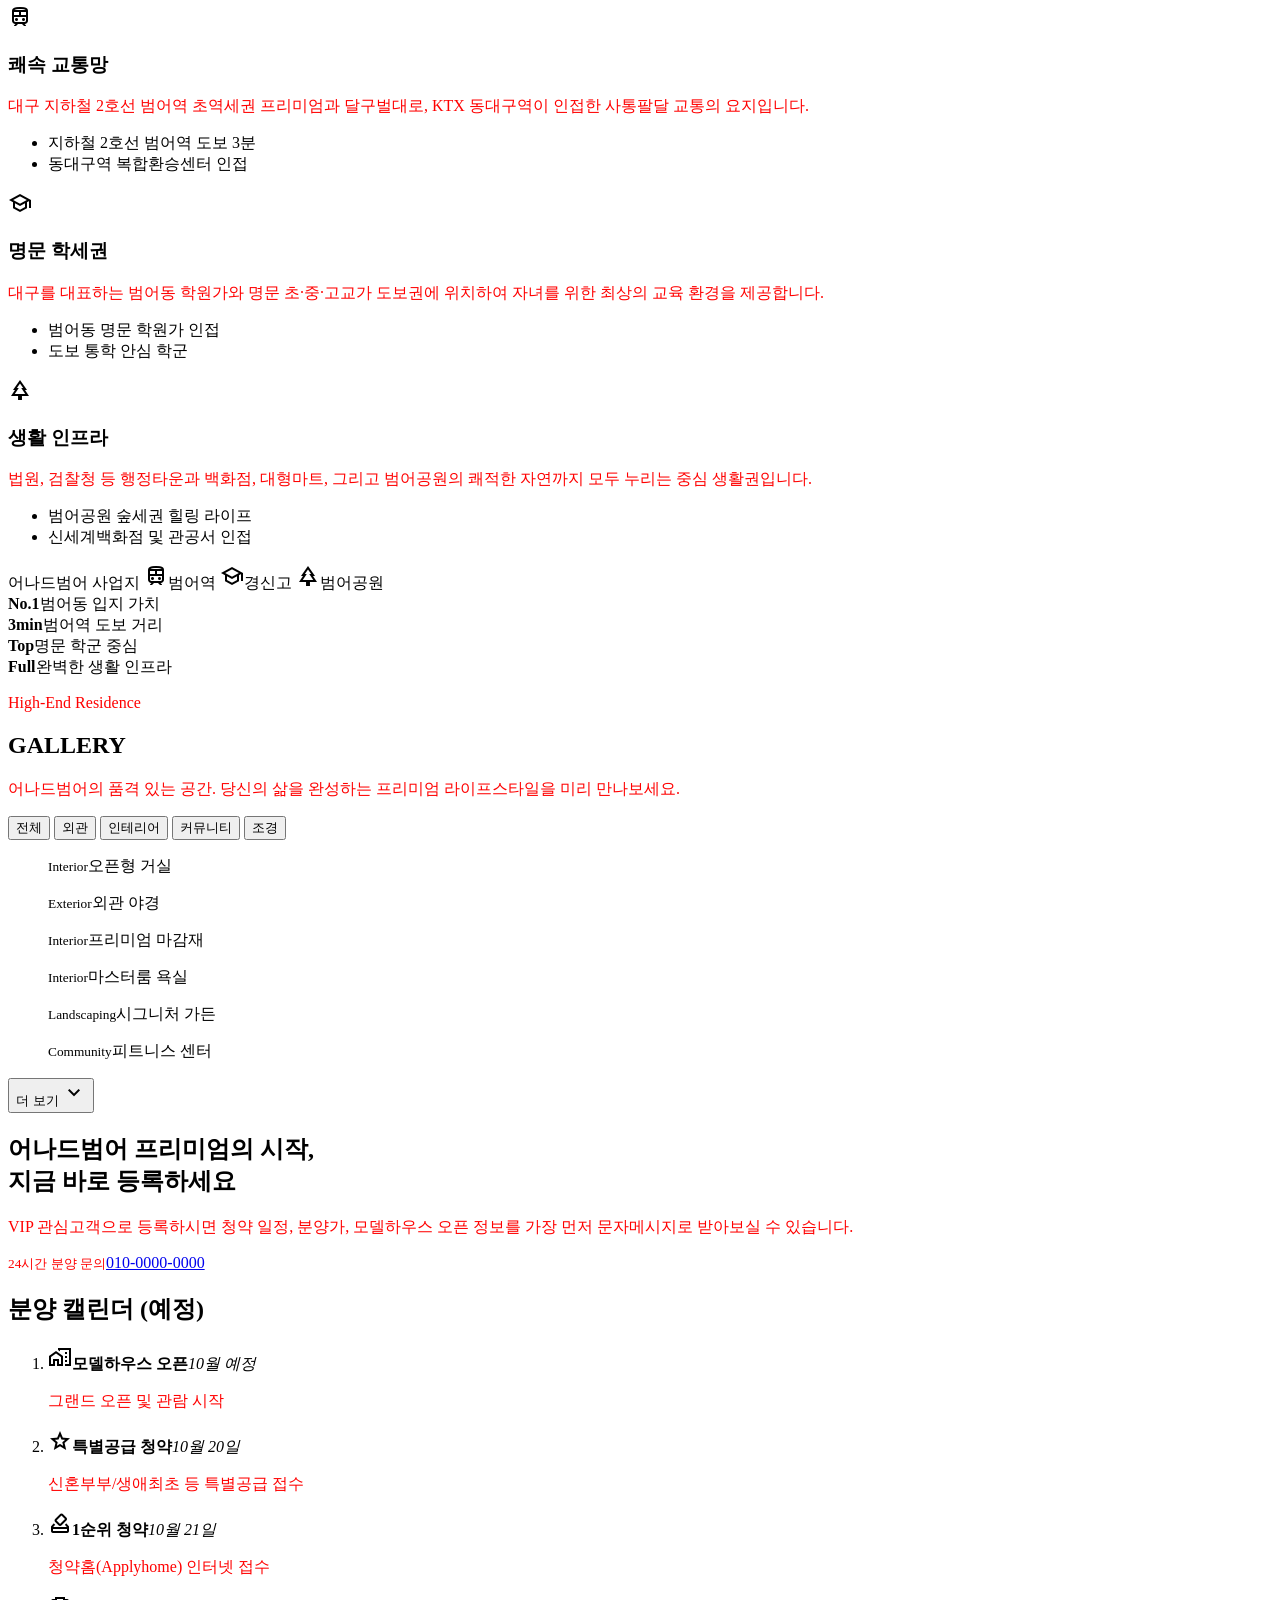
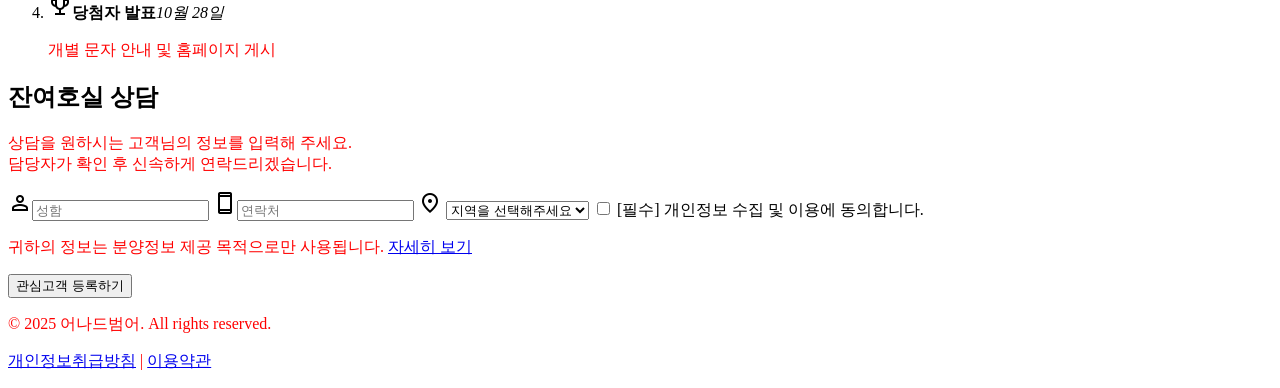
==== commit d920bb1b: "1021 2045" ====
--- a/index2.html
+++ b/index2.html
@@ -1,406 +1,377 @@
 <!doctype html>
 <html lang="ko">
-
-<head>
+  <head>
     <meta charset="utf-8" />
     <meta name="viewport" content="width=device-width, initial-scale=1" />
     <title>어나드범어 | 대구 수성구 범어동 프리미엄 아파트</title>
-    <meta name="description" content="대구 수성구 범어동 프리미엄 아파트 어나드범어" />
-    <link rel="stylesheet" href="https://fonts.googleapis.com/css2?family=Noto+Sans+KR:wght@300;400;500;700&family=Noto+Serif+KR:wght@500;700&display=swap" />
-    <link rel="stylesheet" href="https://fonts.googleapis.com/css2?family=Material+Symbols+Outlined" />
-    <style>
-        :root {
-            --gold: #b8975a;
-            --navy: #14213d;
-            --ink: #1c1c1e;
-            --muted: #6b7280;
-            --bg: #faf8f4;
-            --line: #e5e0d6;
-        }
-
-        * { box-sizing: border-box; margin: 0; padding: 0; }
-        html { scroll-behavior: smooth; }
-        body { font-family: 'Noto Sans KR', sans-serif; color: var(--ink); background: #fff; line-height: 1.7; }
-        a { color: inherit; text-decoration: none; }
-        img { max-width: 100%; display: block; }
-        .material-symbols-outlined { vertical-align: middle; font-size: 1.2em; }
-        .wrap { max-width: 1120px; margin: 0 auto; padding: 0 20px; }
-        section { padding: 96px 0; }
-        .eyebrow { color: var(--gold); letter-spacing: .2em; text-transform: uppercase; font-size: .8rem; font-weight: 500; }
-        h2 { font-family: 'Noto Serif KR', serif; font-size: clamp(1.7rem, 4vw, 2.5rem); margin: 8px 0 12px; color: var(--navy); }
-        .sub { color: var(--muted); max-width: 640px; }
-        .center { text-align: center; }
-        .center .sub { margin: 0 auto; }
-        .btn { display: inline-flex; align-items: center; gap: 8px; background: var(--gold); color: #fff; padding: 14px 28px; border: 0; border-radius: 4px; font: inherit; font-weight: 500; cursor: pointer; transition: .2s; }
-        .btn:hover { background: #9c7d44; }
-        .btn.ghost { background: transparent; border: 1px solid currentColor; }
-        .ph { background: linear-gradient(135deg, #d9d2c3, #b9b0a0); display: flex; align-items: center; justify-content: center; color: #fff; font-size: .9rem; text-align: center; }
-        .note { font-size: .8rem; color: var(--muted); margin-top: 6px; }
-
-        /* header */
-        header { position: fixed; inset: 0 0 auto 0; z-index: 50; background: rgba(20, 33, 61, .92); backdrop-filter: blur(6px); color: #fff; }
-        header .wrap { display: flex; align-items: center; justify-content: space-between; height: 68px; }
-        .logo { font-family: 'Noto Serif KR', serif; font-weight: 700; font-size: 1.3rem; letter-spacing: .05em; }
-        nav { display: flex; gap: 28px; font-size: .95rem; }
-        nav a:hover { color: var(--gold); }
-        header .btn { padding: 9px 18px; font-size: .9rem; }
-
-        /* hero */
-        .hero { min-height: 100vh; display: flex; align-items: center; color: #fff; text-align: center; padding-top: 68px;
-            background: linear-gradient(rgba(20, 33, 61, .65), rgba(20, 33, 61, .8)), linear-gradient(135deg, #3a4a6b, #14213d); position: relative; }
-        .hero h1 { font-family: 'Noto Serif KR', serif; font-size: clamp(2.4rem, 8vw, 4.6rem); margin: 12px 0; }
-        .hero h1 + p { font-size: 1.3rem; color: var(--gold); margin-bottom: 14px; }
-        .badges { display: flex; justify-content: center; flex-wrap: wrap; gap: 12px; margin: 28px 0; }
-        .badges span { border: 1px solid rgba(255, 255, 255, .4); border-radius: 99px; padding: 8px 18px; font-size: .9rem; }
-        .scroll { position: absolute; bottom: 24px; left: 50%; transform: translateX(-50%); font-size: .75rem; opacity: .7; text-align: center; }
-
-        /* overview */
-        .overview { background: var(--bg); }
-        .grid2 { display: grid; grid-template-columns: 1fr 1fr; gap: 48px; align-items: center; margin-top: 48px; }
-        .facts { list-style: none; }
-        .facts li { display: flex; gap: 12px; padding: 14px 0; border-bottom: 1px solid var(--line); }
-        .facts .material-symbols-outlined { color: var(--gold); }
-        .cta-box { margin-top: 64px; background: var(--navy); color: #fff; padding: 48px 24px; text-align: center; border-radius: 8px; }
-        .cta-box h3 { font-family: 'Noto Serif KR', serif; font-size: 1.6rem; margin-bottom: 8px; }
-        .cta-box p { margin-bottom: 20px; opacity: .85; }
-        .cta-box .tel { display: block; margin-top: 16px; color: var(--gold); }
-
-        /* cards */
-        .cards { display: grid; grid-template-columns: repeat(4, 1fr); gap: 20px; margin-top: 48px; text-align: left; }
-        .card { border: 1px solid var(--line); border-radius: 8px; overflow: hidden; background: #fff; transition: .2s; }
-        .card:hover { transform: translateY(-4px); box-shadow: 0 12px 28px rgba(0, 0, 0, .08); }
-        .card .ph { height: 160px; }
-        .card div.body { padding: 20px; }
-        .card h3 { margin: 6px 0; font-size: 1.1rem; color: var(--navy); }
-        .card p { font-size: .9rem; color: var(--muted); }
-        .card .material-symbols-outlined { color: var(--gold); }
-        .visit { margin-top: 56px; display: flex; flex-direction: column; align-items: center; gap: 14px; }
-        .visit div { display: flex; gap: 12px; flex-wrap: wrap; justify-content: center; }
-
-        /* plan */
-        .plan { background: var(--bg); }
-        .plan .ph { height: 380px; margin-top: 40px; border-radius: 8px; }
-        .feat { display: grid; grid-template-columns: repeat(3, 1fr); gap: 20px; margin-top: 32px; }
-        .feat div { background: #fff; padding: 24px; border-radius: 8px; border: 1px solid var(--line); }
-        .feat .material-symbols-outlined { color: var(--gold); font-size: 2rem; }
-        .feat h3 { margin: 6px 0; color: var(--navy); }
-        .feat p { font-size: .9rem; color: var(--muted); }
-        .tabs { display: flex; flex-wrap: wrap; gap: 8px; justify-content: center; margin: 32px 0 0; }
-        .tabs button { border: 1px solid var(--line); background: #fff; padding: 8px 16px; border-radius: 99px; font: inherit; font-size: .9rem; cursor: pointer; }
-        .tabs button.on, .tabs button:hover { background: var(--navy); color: #fff; border-color: var(--navy); }
-
-        /* location */
-        .loc-cards { display: grid; grid-template-columns: repeat(3, 1fr); gap: 20px; margin-top: 48px; }
-        .loc-cards .card { padding: 28px; }
-        .loc-cards ul { list-style: none; margin-top: 14px; font-size: .9rem; }
-        .loc-cards li::before { content: "✓ "; color: var(--gold); }
-        .stats { display: grid; grid-template-columns: repeat(4, 1fr); gap: 16px; margin-top: 40px; text-align: center; }
-        .stats strong { display: block; font-family: 'Noto Serif KR', serif; font-size: 2rem; color: var(--gold); }
-        .map { height: 280px; border-radius: 8px; margin-top: 40px; }
-
-        /* gallery */
-        .gallery { background: var(--bg); }
-        .g-grid { display: grid; grid-template-columns: repeat(4, 1fr); gap: 14px; margin-top: 32px; }
-        .g-item { position: relative; aspect-ratio: 4/3; border-radius: 6px; overflow: hidden; }
-        .g-item .ph { position: absolute; inset: 0; }
-        .g-item span.cap { position: absolute; left: 0; right: 0; bottom: 0; padding: 10px 12px; background: linear-gradient(transparent, rgba(0, 0, 0, .7)); color: #fff; font-size: .85rem; text-align: left; }
-        .g-item small { color: var(--gold); display: block; font-size: .7rem; }
-        .g-item.hide { display: none; }
-
-        /* membership */
-        .member { background: var(--navy); color: #fff; }
-        .member h2 { color: #fff; }
-        .member .sub { color: #cbd2e0; }
-        .m-grid { display: grid; grid-template-columns: 1fr 1fr; gap: 48px; margin-top: 48px; }
-        .tel-big { font-size: 2rem; color: var(--gold); font-weight: 700; margin: 4px 0 24px; display: block; }
-        .sched { list-style: none; }
-        .sched li { display: flex; gap: 14px; padding: 14px 0; border-bottom: 1px solid rgba(255, 255, 255, .15); }
-        .sched .material-symbols-outlined { color: var(--gold); }
-        .sched b { display: block; }
-        .sched small { color: #cbd2e0; }
-        form { background: #fff; color: var(--ink); padding: 32px; border-radius: 8px; }
-        form h3 { color: var(--navy); font-family: 'Noto Serif KR', serif; }
-        form p.d { font-size: .85rem; color: var(--muted); margin: 6px 0 18px; }
-        label.f { display: block; margin-bottom: 14px; font-size: .9rem; font-weight: 500; }
-        label.f input, label.f select { width: 100%; margin-top: 4px; padding: 12px; border: 1px solid var(--line); border-radius: 4px; font: inherit; }
-        .chk { font-size: .85rem; display: flex; gap: 8px; align-items: center; margin: 8px 0; }
-        form .btn { width: 100%; justify-content: center; margin-top: 12px; }
-
-        footer { background: #0d1526; color: #8d96a8; text-align: center; padding: 32px 20px; font-size: .85rem; }
-        footer a { margin: 0 8px; }
-
-        @media (max-width: 860px) {
-            nav { display: none; }
-            .grid2, .m-grid, .loc-cards, .feat { grid-template-columns: 1fr; }
-            .cards, .g-grid, .stats { grid-template-columns: repeat(2, 1fr); }
-            section { padding: 64px 0; }
-        }
-    </style>
-</head>
-
-<body>
-    <header>
-        <div class="wrap">
-            <a href="#top" class="logo">어나드범어</a>
-            <nav>
-                <a href="#overview">사업안내</a>
-                <a href="#premium">프리미엄</a>
-                <a href="#plan">단지배치도</a>
-                <a href="#location">로케이션</a>
-                <a href="#gallery">갤러리</a>
-            </nav>
-            <a href="#member" class="btn">잔여호실 상담</a>
-        </div>
+    <meta name="description" content="대구 수성구 범어동 프리미엄 아파트 어나드범어. 범어역 도보 1분, 영구 조망권, 호텔식 컨시어지." />
+    <link rel="preconnect" href="https://fonts.googleapis.com" />
+    <link rel="preconnect" href="https://fonts.gstatic.com" crossorigin />
+    <link href="https://fonts.googleapis.com/css2?family=Noto+Sans+KR:wght@300;400;500;700&family=Noto+Serif+KR:wght@500;700&display=swap" rel="stylesheet" />
+    <link href="https://fonts.googleapis.com/css2?family=Material+Symbols+Outlined" rel="stylesheet" />
+    <link rel="stylesheet" href="style.css" />
+  </head>
+  <body>
+    <header class="header" id="header">
+      <a href="#top" class="logo">어나드<span>범어</span></a>
+      <nav class="nav" id="nav">
+        <a href="#overview">사업안내</a>
+        <a href="#premium">프리미엄</a>
+        <a href="#plan">단지배치도</a>
+        <a href="#location">로케이션</a>
+        <a href="#gallery">갤러리</a>
+        <a href="#inquiry" class="btn btn-gold btn-sm">잔여호실 상담</a>
+      </nav>
+      <button class="menu-btn" id="menuBtn" aria-label="메뉴">
+        <span class="material-symbols-outlined">menu</span>
+      </button>
     </header>
 
     <main id="top">
-        <section class="hero">
-            <div class="wrap">
-                <p class="eyebrow">Honors Beomeo</p>
-                <h1>어나드범어,</h1>
-                <p>범어의 자부심 그 이상의 가치</p>
-                <p>대구의 중심에서 누리는 하이엔드 라이프스타일의 시작.<br>당신만을 위한 특별한 공간이 준비되어 있습니다.</p>
-                <div class="badges">
-                    <span><span class="material-symbols-outlined">directions_subway</span> 범어역 도보 1분</span>
-                    <span><span class="material-symbols-outlined">landscape</span> 영구 조망권</span>
-                    <span><span class="material-symbols-outlined">concierge</span> 호텔식 컨시어지</span>
-                </div>
-                <a href="#member" class="btn">잔여호실 상담 <span class="material-symbols-outlined">arrow_right_alt</span></a>
-                <p class="note" style="color:#cbd2e0">사전 예약 고객에게는 특별 혜택이 제공됩니다.</p>
+      <!-- HERO -->
+      <section class="hero">
+        <div class="hero-inner">
+          <p class="eyebrow">Honors Beomeo</p>
+          <h1>어나드범어,<br />범어의 자부심 그 이상의 가치</h1>
+          <p class="lead">
+            대구의 중심에서 누리는 하이엔드 라이프스타일의 시작.<br />
+            당신만을 위한 특별한 공간이 준비되어 있습니다.
+          </p>
+          <ul class="badges">
+            <li><span class="material-symbols-outlined">directions_subway</span>범어역 도보 1분</li>
+            <li><span class="material-symbols-outlined">landscape</span>영구 조망권</li>
+            <li><span class="material-symbols-outlined">concierge</span>호텔식 컨시어지</li>
+          </ul>
+          <a href="#inquiry" class="btn btn-gold">잔여호실 상담 <span class="material-symbols-outlined">arrow_right_alt</span></a>
+          <p class="note">* 사전 예약 고객에게는 특별 혜택이 제공됩니다.</p>
+        </div>
+        <a href="#intro" class="scroll-cue">Scroll Down<span class="material-symbols-outlined">keyboard_arrow_down</span></a>
+      </section>
+
+      <!-- INTRO -->
+      <section class="section center" id="intro">
+        <p class="eyebrow">Premium Residential</p>
+        <div class="logo logo-lg">어나드<span>범어</span></div>
+        <h2>어나드범어</h2>
+        <p class="lead dark">어나드범어, 대구 수성구 범어동에서 품격의 차이를 만드는 새로운 기준</p>
+      </section>
+
+      <!-- OVERVIEW -->
+      <section class="section alt" id="overview">
+        <div class="container">
+          <div class="section-head">
+            <p class="eyebrow">Project Overview</p>
+            <h2>사업개요</h2>
+            <p class="lead dark">대구의 새로운 랜드마크, 어나드범어의 가치를 확인하세요.</p>
+          </div>
+          <div class="overview">
+            <div class="overview-img img-ph">
+              <div class="tag"><small>Premium Location</small><strong>수성구 범어동</strong></div>
             </div>
-            <div class="scroll">Scroll Down<br><span class="material-symbols-outlined">keyboard_arrow_down</span></div>
-        </section>
-
-        <section class="overview center" id="overview">
-            <div class="wrap">
-                <p class="eyebrow">Premium Residential</p>
-                <h2>어나드범어</h2>
-                <p class="sub">어나드범어, 대구 수성구 범어동에서 품격의 차이를 만드는 새로운 기준</p>
-
-                <div style="margin-top:64px">
-                    <p class="eyebrow">Project Overview</p>
-                    <h2>사업개요</h2>
-                    <p class="sub">대구의 새로운 랜드마크, 어나드범어의 가치를 확인하세요.</p>
-                </div>
-
-                <div class="grid2" style="text-align:left">
-                    <div class="ph" style="height:360px;border-radius:8px">프로젝트 개요 이미지</div>
-                    <div>
-                        <p class="eyebrow">Premium Location</p>
-                        <ul class="facts">
-                            <li><span class="material-symbols-outlined">location_on</span> 수성구 범어동</li>
-                            <li><span class="material-symbols-outlined">domain</span> 사업명: 어나드범어 신축공사</li>
-                            <li><span class="material-symbols-outlined">map</span> 대지위치: 대구광역시 수성구 범어동 일원</li>
-                            <li><span class="material-symbols-outlined">straighten</span> 건축규모: 지하 6층 ~ 지상 37층</li>
-                            <li><span class="material-symbols-outlined">groups</span> 세대수: 공동주택 604세대 / 오피스텔 146실</li>
-                            <li><span class="material-symbols-outlined">directions_car</span> 주차대수: 세대당 2.17대(공동주택)</li>
-                            <li><span class="material-symbols-outlined">aspect_ratio</span> 대지면적: 17,598.80㎡</li>
-                        </ul>
-                        <p style="margin-top:20px"><a href="#plan" style="color:var(--gold)">상세 배치도 보기 <span class="material-symbols-outlined">arrow_right_alt</span></a></p>
-                    </div>
-                </div>
-
-                <div class="cta-box">
-                    <h3>범어의 자부심, 지금 만나보세요</h3>
-                    <p>프리미엄 라이프스타일의 시작. 자세한 분양 일정과 혜택을 안내해 드립니다.</p>
-                    <a href="#member" class="btn">잔여호실 상담</a>
-                    <span class="tel">문의전화 000-0000-0000</span>
-                </div>
+            <div class="overview-info">
+              <ul class="info-list">
+                <li><span class="material-symbols-outlined">domain</span><b>사업명</b><span>어나드범어 신축공사</span></li>
+                <li><span class="material-symbols-outlined">map</span><b>대지위치</b><span>대구광역시 수성구 범어동 일원</span></li>
+                <li><span class="material-symbols-outlined">straighten</span><b>건축규모</b><span>지하 6층 ~ 지상 37층</span></li>
+                <li><span class="material-symbols-outlined">groups</span><b>세대수</b><span>공동주택 604세대 / 오피스텔 146실</span></li>
+                <li><span class="material-symbols-outlined">directions_car</span><b>주차대수</b><span>세대당 2.17대(공동주택)</span></li>
+                <li><span class="material-symbols-outlined">aspect_ratio</span><b>대지면적</b><span>17,598.80㎡</span></li>
+              </ul>
+              <a href="#plan" class="link">상세 배치도 보기</a>
+              <div class="overview-cta">
+                <h3>범어의 자부심, 지금 만나보세요</h3>
+                <p>프리미엄 라이프스타일의 시작. 자세한 분양 일정과 혜택을 안내해 드립니다.</p>
+                <a href="#inquiry" class="btn btn-gold">잔여호실 상담</a>
+                <p class="tel">문의전화 <a href="tel:010-0000-0000">010-0000-0000</a></p>
+              </div>
             </div>
-        </section>
-
-        <section class="center" id="premium">
-            <div class="wrap">
-                <p class="eyebrow">Premium Life</p>
-                <h2>어나드범어가 선사하는 특별한 가치</h2>
-                <p class="sub">범어의 중심에서 만나는 하이엔드 라이프스타일. 당신의 삶을 완벽하게 채워줄 네 가지 프리미엄을 확인하세요.</p>
-                <div class="cards">
-                    <article class="card"><div class="ph">이미지</div><div class="body"><span class="material-symbols-outlined">school</span><h3>명문 학군과 교통</h3><p>범어의 중심에서 누리는 쾌속 교통망과 대구 최고의 명문 학군이 만나는 교육의 중심지입니다.</p></div></article>
-                    <article class="card"><div class="ph">이미지</div><div class="body"><span class="material-symbols-outlined">fitness_center</span><h3>하이엔드 커뮤니티</h3><p>피트니스, 골프연습장, 프라이빗 라운지 등 입주민의 품격을 높여주는 전용 커뮤니티 시설을 제공합니다.</p></div></article>
-                    <article class="card"><div class="ph">이미지</div><div class="body"><span class="material-symbols-outlined">park</span><h3>친환경 조경 설계</h3><p>도심 속에서 사계절의 변화를 느끼며 힐링할 수 있는 테마 정원과 산책로가 조성됩니다.</p></div></article>
-                    <article class="card"><div class="ph">이미지</div><div class="body"><span class="material-symbols-outlined">security</span><h3>최첨단 스마트 시스템</h3><p>AI 기반의 통합 보안 시스템과 스마트폰으로 제어하는 홈 IoT로 안전하고 편리한 생활을 약속합니다.</p></div></article>
-                </div>
-                <div class="visit">
-                    <h3 style="color:var(--navy)">더 자세한 정보가 필요하신가요?</h3>
-                    <p class="sub">어나드범어의 프리미엄 가치를 모델하우스에서 직접 확인해보세요. 전문 상담사가 상세한 분양 정보를 안내해 드립니다.</p>
-                    <div>
-                        <a href="#member" class="btn"><span class="material-symbols-outlined">calendar_month</span> 방문 예약하기</a>
-                        <a href="#member" class="btn ghost" style="color:var(--navy)"><span class="material-symbols-outlined">call</span> 전화 상담</a>
-                    </div>
-                </div>
+          </div>
+        </div>
+      </section>
+
+      <!-- PREMIUM LIFE -->
+      <section class="section" id="premium">
+        <div class="container">
+          <div class="section-head">
+            <p class="eyebrow">Premium Life</p>
+            <h2>어나드범어가 선사하는<br />특별한 가치</h2>
+            <p class="lead dark">
+              범어의 중심에서 만나는 하이엔드 라이프스타일.<br />
+              당신의 삶을 완벽하게 채워줄 네 가지 프리미엄을 확인하세요.
+            </p>
+          </div>
+          <div class="cards cards-4">
+            <article class="card">
+              <div class="img-ph ph1"><span class="material-symbols-outlined">school</span></div>
+              <h3>명문 학군과 교통</h3>
+              <p>범어의 중심에서 누리는 쾌속 교통망과 대구 최고의 명문 학군이 만나는 교육의 중심지입니다.</p>
+              <a href="#location" class="link">Read More</a>
+            </article>
+            <article class="card">
+              <div class="img-ph ph2"><span class="material-symbols-outlined">fitness_center</span></div>
+              <h3>하이엔드 커뮤니티</h3>
+              <p>피트니스, 골프연습장, 프라이빗 라운지 등 입주민의 품격을 높여주는 전용 커뮤니티 시설을 제공합니다.</p>
+              <a href="#gallery" class="link">Read More</a>
+            </article>
+            <article class="card">
+              <div class="img-ph ph3"><span class="material-symbols-outlined">park</span></div>
+              <h3>친환경 조경 설계</h3>
+              <p>도심 속에서 사계절의 변화를 느끼며 힐링할 수 있는 테마 정원과 산책로가 조성됩니다.</p>
+              <a href="#gallery" class="link">Read More</a>
+            </article>
+            <article class="card">
+              <div class="img-ph ph4"><span class="material-symbols-outlined">security</span></div>
+              <h3>최첨단 스마트 시스템</h3>
+              <p>AI 기반의 통합 보안 시스템과 스마트폰으로 제어하는 홈 IoT로 안전하고 편리한 생활을 약속합니다.</p>
+              <a href="#plan" class="link">Read More</a>
+            </article>
+          </div>
+          <div class="cta-box">
+            <h3>더 자세한 정보가 필요하신가요?</h3>
+            <p>
+              어나드범어의 프리미엄 가치를 모델하우스에서 직접 확인해보세요.<br />
+              전문 상담사가 상세한 분양 정보를 안내해 드립니다.
+            </p>
+            <div class="btn-row">
+              <a href="#inquiry" class="btn btn-gold"><span class="material-symbols-outlined">calendar_month</span>방문 예약하기</a>
+              <a href="tel:010-0000-0000" class="btn btn-outline"><span class="material-symbols-outlined">call</span>전화 상담</a>
             </div>
-        </section>
-
-        <section class="plan center" id="plan">
-            <div class="wrap">
-                <p class="eyebrow">Complex Plan</p>
-                <h2>단지 배치도</h2>
-                <p class="sub">어나드범어의 혁신적인 단지 설계를 확인하세요<br>최적의 배치로 완성된 프리미엄 라이프스타일</p>
-                <div class="ph">단지 배치도 이미지</div>
-                <div class="feat" style="text-align:left">
-                    <div><span class="material-symbols-outlined">fitness_center</span><h3>커뮤니티</h3><p>프리미엄 라이프스타일을 위한 다양한 커뮤니티 시설을 갖춘 단지 설계</p></div>
-                    <div><span class="material-symbols-outlined">smart_home</span><h3>AiQ 시스템</h3><p>스마트 홈 시스템으로 편리하고 안전한 생활 환경을 제공합니다</p></div>
-                    <div><span class="material-symbols-outlined">signal_cellular_alt</span><h3>이동통신 설비</h3><p>최적의 통신 환경을 위한 이동통신 설비 협의 완료</p></div>
-                </div>
-                <p class="note">※ 상기 단지 배치도 및 동호 배치표는 소비자의 이해를 돕기 위해 제작된 것으로 실제와 다를 수 있습니다.</p>
-                <p class="note">※ 설계 및 개발계획 관련 내용은 인허가 과정 및 해당기관 또는 지자체의 사정에 따라 변경될 수 있습니다.</p>
-
-                <div style="margin-top:80px">
-                    <p class="eyebrow">Premium Residence</p>
-                    <h2>PREMIUM UNIT PLAN</h2>
-                    <p class="sub">당신의 라이프스타일에 맞춘 혁신 설계<br>공간의 미학을 담은 어나드범어의 평면을 소개합니다.</p>
-                    <div class="tabs" id="units"></div>
-                    <div class="ph" id="unitImg" style="height:380px;margin-top:24px;border-radius:8px"></div>
-                    <p class="note">※ 상기 이미지는 소비자의 이해를 돕기 위한 것으로 실제와 차이가 있을 수 있습니다.</p>
-                    <p class="note">※ 발코니 확장에 따른 마감재 내역 등은 견본주택에서 반드시 확인하시기 바랍니다.</p>
-                </div>
-            </div>
-        </section>
-
-        <section class="center" id="location">
-            <div class="wrap">
-                <p class="eyebrow">Premium Location</p>
-                <h2>어나드범어의 압도적 입지 가치</h2>
-                <p class="sub">교육, 교통, 생활의 중심에서 누리는 프리미엄 라이프.<br>대구의 자부심, 범어의 중심에서 가장 빛나는 삶이 시작됩니다.</p>
-                <div class="loc-cards" style="text-align:left">
-                    <article class="card"><span class="material-symbols-outlined">train</span><h3>쾌속 교통망</h3><p>대구 지하철 2호선 범어역 초역세권 프리미엄과 달구벌대로, KTX 동대구역이 인접한 사통팔달 교통의 요지입니다.</p><ul><li>지하철 2호선 범어역 도보 3분</li><li>동대구역 복합환승센터 인접</li></ul></article>
-                    <article class="card"><span class="material-symbols-outlined">school</span><h3>명문 학세권</h3><p>대구를 대표하는 범어동 학원가와 명문 초·중·고교가 도보권에 위치하여 자녀를 위한 최상의 교육 환경을 제공합니다.</p><ul><li>범어동 명문 학원가 인접</li><li>도보 통학 안심 학군</li></ul></article>
-                    <article class="card"><span class="material-symbols-outlined">park</span><h3>생활 인프라</h3><p>법원, 검찰청 등 행정타운과 백화점, 대형마트, 그리고 범어공원의 쾌적한 자연까지 모두 누리는 중심 생활권입니다.</p><ul><li>범어공원 숲세권 힐링 라이프</li><li>백화점 및 관공서 인접</li></ul></article>
-                </div>
-                <div class="ph map">지도 영역 · 어나드범어 사업지 / 범어역 / 경신고 / 범어공원</div>
-                <div class="stats">
-                    <div><strong>No.1</strong>범어동 입지 가치</div>
-                    <div><strong>3min</strong>범어역 도보 거리</div>
-                    <div><strong>Top</strong>명문 학군 중심</div>
-                    <div><strong>Full</strong>완벽한 생활 인프라</div>
-                </div>
-            </div>
-        </section>
-
-        <section class="gallery center" id="gallery">
-            <div class="wrap">
-                <p class="eyebrow">High-End Residence</p>
-                <h2>GALLERY</h2>
-                <p class="sub">어나드범어의 품격 있는 공간. 당신의 삶을 완성하는 프리미엄 라이프스타일을 미리 만나보세요.</p>
-                <div class="tabs" id="gtabs">
-                    <button class="on" data-c="all">전체</button>
-                    <button data-c="외관">외관</button>
-                    <button data-c="인테리어">인테리어</button>
-                    <button data-c="커뮤니티">커뮤니티</button>
-                    <button data-c="조경">조경</button>
-                </div>
-                <div class="g-grid" id="ggrid"></div>
-                <p style="margin-top:28px"><button class="btn ghost" id="more" style="color:var(--navy)">더 보기 <span class="material-symbols-outlined">expand_more</span></button></p>
-            </div>
-        </section>
-
-        <section class="member" id="member">
-            <div class="wrap">
-                <div class="center">
-                    <p class="eyebrow">PREMIUM MEMBERSHIP</p>
-                    <h2>어나드범어 프리미엄의 시작, 지금 바로 등록하세요</h2>
-                    <p class="sub">VIP 관심고객으로 등록하시면 청약 일정, 분양가, 모델하우스 오픈 정보를 가장 먼저 문자메시지로 받아보실 수 있습니다.</p>
-                </div>
-                <div class="m-grid">
-                    <div>
-                        <small>24시간 분양 문의</small>
-                        <span class="tel-big">000-0000-0000</span>
-                        <h3 style="margin-bottom:8px">분양 캘린더 (예정)</h3>
-                        <ul class="sched">
-                            <li><span class="material-symbols-outlined">home_work</span><div><b>모델하우스 오픈 · 10월 예정</b><small>그랜드 오픈 및 관람 시작</small></div></li>
-                            <li><span class="material-symbols-outlined">star</span><div><b>특별공급 청약 · 10월 20일</b><small>신혼부부/생애최초 등 특별공급 접수</small></div></li>
-                            <li><span class="material-symbols-outlined">how_to_vote</span><div><b>1순위 청약 · 10월 21일</b><small>청약홈(Applyhome) 인터넷 접수</small></div></li>
-                            <li><span class="material-symbols-outlined">emoji_events</span><div><b>당첨자 발표 · 10월 28일</b><small>개별 문자 안내 및 홈페이지 게시</small></div></li>
-                        </ul>
-                    </div>
-                    <form id="form">
-                        <h3>잔여호실 상담</h3>
-                        <p class="d">상담을 원하시는 고객님의 정보를 입력해 주세요. 담당자가 확인 후 신속하게 연락드리겠습니다.</p>
-                        <label class="f">성함<input type="text" name="name" required placeholder="홍길동"></label>
-                        <label class="f">연락처<input type="tel" name="phone" required placeholder="010-0000-0000"></label>
-                        <label class="f">거주지역
-                            <select name="region" required>
-                                <option value="">지역을 선택해주세요</option>
-                                <option>대구광역시</option>
-                                <option>경상북도</option>
-                                <option>기타 지역</option>
-                            </select>
-                        </label>
-                        <label class="chk"><input type="checkbox" required> [필수] 개인정보 수집 및 이용에 동의합니다.</label>
-                        <p class="note">귀하의 정보는 분양정보 제공 목적으로만 사용됩니다. <a href="#" style="text-decoration:underline">자세히 보기</a></p>
-                        <button class="btn" type="submit">관심고객 등록하기</button>
-                    </form>
-                </div>
-            </div>
-        </section>
+          </div>
+        </div>
+      </section>
+
+      <!-- COMPLEX PLAN -->
+      <section class="section alt" id="plan">
+        <div class="container">
+          <div class="section-head">
+            <p class="eyebrow">Complex Plan</p>
+            <h2>단지 배치도</h2>
+            <p class="lead dark">
+              어나드범어의 혁신적인 단지 설계를 확인하세요<br />
+              최적의 배치로 완성된 프리미엄 라이프스타일
+            </p>
+          </div>
+          <div class="img-ph plan-img"><span>단지 배치도 이미지</span></div>
+          <div class="cards cards-3 features">
+            <div><span class="material-symbols-outlined">fitness_center</span><h3>커뮤니티</h3><p>프리미엄 라이프스타일을 위한 다양한 커뮤니티 시설을 갖춘 단지 설계</p></div>
+            <div><span class="material-symbols-outlined">smart_home</span><h3>AiQ 시스템</h3><p>스마트 홈 시스템으로 편리하고 안전한 생활 환경을 제공합니다</p></div>
+            <div><span class="material-symbols-outlined">signal_cellular_alt</span><h3>이동통신 설비</h3><p>최적의 통신 환경을 위한 이동통신 설비 협의 완료</p></div>
+          </div>
+          <ul class="disclaimer">
+            <li>※ 상기 단지 배치도 및 동호 배치표는 소비자의 이해를 돕기 위해 제작된 것으로 실제와 다를 수 있습니다.</li>
+            <li>※ 본 웹페이지에 기재된 내용은 소비자의 이해를 돕기 위한 것으로 제작 과정상 오류가 있을 수 있으니 반드시 견본주택에서 확인하시기 바랍니다.</li>
+            <li>※ 설계 및 개발계획 관련 내용은 인허가 과정 및 해당기관 또는 지자체의 사정에 따라 변경될 수 있습니다.</li>
+          </ul>
+        </div>
+      </section>
+
+      <!-- UNIT PLAN -->
+      <section class="section" id="unit">
+        <div class="container">
+          <div class="section-head">
+            <p class="eyebrow">Premium Residence</p>
+            <h2>PREMIUM UNIT PLAN</h2>
+            <p class="lead dark">
+              당신의 라이프스타일에 맞춘 혁신 설계<br />
+              공간의 미학을 담은 어나드범어의 평면을 소개합니다.
+            </p>
+          </div>
+          <div class="tabs" id="unitTabs"></div>
+          <div class="img-ph plan-img" id="unitImg"><span>153A Floor Plan</span></div>
+          <ul class="disclaimer">
+            <li>※ 상기 이미지는 소비자의 이해를 돕기 위한 것으로 실제와 차이가 있을 수 있습니다.</li>
+            <li>※ 평면도, 아이소메트릭, 인테리어 이미지는 인허가 과정이나 실제 시공 시 변경될 수 있습니다.</li>
+            <li>※ 발코니 확장에 따른 마감재 내역 등은 견본주택에서 반드시 확인하시기 바랍니다.</li>
+          </ul>
+        </div>
+      </section>
+
+      <!-- LOCATION -->
+      <section class="section dark-bg" id="location">
+        <div class="container">
+          <div class="section-head">
+            <p class="eyebrow">Premium Location</p>
+            <h2>어나드범어의 압도적 입지 가치</h2>
+            <p class="lead">
+              교육, 교통, 생활의 중심에서 누리는 프리미엄 라이프.<br />
+              대구의 자부심, 범어의 중심에서 가장 빛나는 삶이 시작됩니다.
+            </p>
+          </div>
+          <div class="cards cards-3 loc-cards">
+            <article>
+              <span class="material-symbols-outlined">train</span>
+              <h3>쾌속 교통망</h3>
+              <p>대구 지하철 2호선 범어역 초역세권 프리미엄과 달구벌대로, KTX 동대구역이 인접한 사통팔달 교통의 요지입니다.</p>
+              <ul><li>지하철 2호선 범어역 도보 3분</li><li>동대구역 복합환승센터 인접</li></ul>
+            </article>
+            <article>
+              <span class="material-symbols-outlined">school</span>
+              <h3>명문 학세권</h3>
+              <p>대구를 대표하는 범어동 학원가와 명문 초·중·고교가 도보권에 위치하여 자녀를 위한 최상의 교육 환경을 제공합니다.</p>
+              <ul><li>범어동 명문 학원가 인접</li><li>도보 통학 안심 학군</li></ul>
+            </article>
+            <article>
+              <span class="material-symbols-outlined">park</span>
+              <h3>생활 인프라</h3>
+              <p>법원, 검찰청 등 행정타운과 백화점, 대형마트, 그리고 범어공원의 쾌적한 자연까지 모두 누리는 중심 생활권입니다.</p>
+              <ul><li>범어공원 숲세권 힐링 라이프</li><li>신세계백화점 및 관공서 인접</li></ul>
+            </article>
+          </div>
+          <div class="map">
+            <span class="pin main">어나드범어 사업지</span>
+            <span class="pin p1"><span class="material-symbols-outlined">train</span>범어역</span>
+            <span class="pin p2"><span class="material-symbols-outlined">school</span>경신고</span>
+            <span class="pin p3"><span class="material-symbols-outlined">park</span>범어공원</span>
+          </div>
+          <div class="stats">
+            <div><b>No.1</b><span>범어동 입지 가치</span></div>
+            <div><b>3min</b><span>범어역 도보 거리</span></div>
+            <div><b>Top</b><span>명문 학군 중심</span></div>
+            <div><b>Full</b><span>완벽한 생활 인프라</span></div>
+          </div>
+        </div>
+      </section>
+
+      <!-- GALLERY -->
+      <section class="section" id="gallery">
+        <div class="container">
+          <div class="section-head">
+            <p class="eyebrow">High-End Residence</p>
+            <h2>GALLERY</h2>
+            <p class="lead dark">어나드범어의 품격 있는 공간. 당신의 삶을 완성하는 프리미엄 라이프스타일을 미리 만나보세요.</p>
+          </div>
+          <div class="tabs" id="galTabs">
+            <button class="active" data-f="all">전체</button>
+            <button data-f="ext">외관</button>
+            <button data-f="int">인테리어</button>
+            <button data-f="com">커뮤니티</button>
+            <button data-f="land">조경</button>
+          </div>
+          <div class="gallery" id="galGrid">
+            <figure data-c="int"><div class="img-ph g1"></div><figcaption><small>Interior</small>오픈형 거실</figcaption></figure>
+            <figure data-c="ext"><div class="img-ph g2"></div><figcaption><small>Exterior</small>외관 야경</figcaption></figure>
+            <figure data-c="int"><div class="img-ph g3"></div><figcaption><small>Interior</small>프리미엄 마감재</figcaption></figure>
+            <figure data-c="int"><div class="img-ph g4"></div><figcaption><small>Interior</small>마스터룸 욕실</figcaption></figure>
+            <figure data-c="land"><div class="img-ph g5"></div><figcaption><small>Landscaping</small>시그니처 가든</figcaption></figure>
+            <figure data-c="com"><div class="img-ph g6"></div><figcaption><small>Community</small>피트니스 센터</figcaption></figure>
+            <figure data-c="ext" class="more"><div class="img-ph g7"></div><figcaption><small>Exterior</small>건축 디테일</figcaption></figure>
+            <figure data-c="com" class="more"><div class="img-ph g8"></div><figcaption><small>Community</small>라운지</figcaption></figure>
+            <figure data-c="com" class="more"><div class="img-ph g9"></div><figcaption><small>Community</small>스카이라운지</figcaption></figure>
+            <figure data-c="com" class="more"><div class="img-ph g1"></div><figcaption><small>Community</small>버라이어티존</figcaption></figure>
+            <figure data-c="com" class="more"><div class="img-ph g2"></div><figcaption><small>Community</small>스카이커뮤니티</figcaption></figure>
+          </div>
+          <div class="center"><button class="btn btn-outline dark-text" id="moreBtn">더 보기 <span class="material-symbols-outlined">expand_more</span></button></div>
+        </div>
+      </section>
+
+      <!-- MEMBERSHIP -->
+      <section class="section membership">
+        <div class="container center">
+          <h2>어나드범어 프리미엄의 시작,<br />지금 바로 등록하세요</h2>
+          <p class="lead">VIP 관심고객으로 등록하시면 청약 일정, 분양가, 모델하우스 오픈 정보를 가장 먼저 문자메시지로 받아보실 수 있습니다.</p>
+          <p class="hotline"><small>24시간 분양 문의</small><a href="tel:010-0000-0000">010-0000-0000</a></p>
+        </div>
+      </section>
+
+      <!-- SCHEDULE -->
+      <section class="section alt" id="schedule">
+        <div class="container">
+          <div class="section-head"><h2>분양 캘린더 (예정)</h2></div>
+          <ol class="timeline">
+            <li><span class="material-symbols-outlined">home_work</span><b>모델하우스 오픈</b><em>10월 예정</em><p>그랜드 오픈 및 관람 시작</p></li>
+            <li><span class="material-symbols-outlined">star</span><b>특별공급 청약</b><em>10월 20일</em><p>신혼부부/생애최초 등 특별공급 접수</p></li>
+            <li><span class="material-symbols-outlined">how_to_vote</span><b>1순위 청약</b><em>10월 21일</em><p>청약홈(Applyhome) 인터넷 접수</p></li>
+            <li><span class="material-symbols-outlined">emoji_events</span><b>당첨자 발표</b><em>10월 28일</em><p>개별 문자 안내 및 홈페이지 게시</p></li>
+          </ol>
+        </div>
+      </section>
+
+      <!-- INQUIRY -->
+      <section class="section" id="inquiry">
+        <div class="container narrow">
+          <div class="section-head">
+            <h2>잔여호실 상담</h2>
+            <p class="lead dark">
+              상담을 원하시는 고객님의 정보를 입력해 주세요.<br />
+              담당자가 확인 후 신속하게 연락드리겠습니다.
+            </p>
+          </div>
+          <form class="form" id="form">
+            <label><span class="material-symbols-outlined">person</span><input type="text" name="name" placeholder="성함" required /></label>
+            <label><span class="material-symbols-outlined">smartphone</span><input type="tel" name="phone" placeholder="연락처" required /></label>
+            <label>
+              <span class="material-symbols-outlined">location_on</span>
+              <select name="region" required>
+                <option value="">지역을 선택해주세요</option>
+                <option>대구광역시</option>
+                <option>경상북도</option>
+                <option>기타 지역</option>
+              </select>
+            </label>
+            <label class="check"><input type="checkbox" required /> [필수] 개인정보 수집 및 이용에 동의합니다.</label>
+            <p class="small">귀하의 정보는 분양정보 제공 목적으로만 사용됩니다. <a href="#" class="link">자세히 보기</a></p>
+            <button type="submit" class="btn btn-gold block">관심고객 등록하기</button>
+          </form>
+        </div>
+      </section>
     </main>
 
-    <footer>
-        <p>© 2025 어나드범어. All rights reserved.</p>
-        <p style="margin-top:6px"><a href="#">개인정보취급방침</a>|<a href="#">이용약관</a></p>
+    <footer class="footer">
+      <p>© 2025 어나드범어. All rights reserved.</p>
+      <p><a href="#">개인정보취급방침</a> | <a href="#">이용약관</a></p>
     </footer>
 
     <script>
-        // 평면 타입 탭
-        const units = ['136', '139', '153', '153A', '153B', '153C', '156A1', '156A2', '156B', '156C', '160', '168', '170', '226', 'P244', 'P'];
-        const uTabs = document.getElementById('units');
-        const uImg = document.getElementById('unitImg');
-        units.forEach((u, i) => {
-            const b = document.createElement('button');
-            b.textContent = u;
-            b.onclick = () => {
-                uTabs.querySelectorAll('button').forEach(x => x.classList.remove('on'));
-                b.classList.add('on');
-                uImg.textContent = u + ' Floor Plan';
-            };
-            uTabs.appendChild(b);
-            if (u === '153A') b.click();
+      const header = document.getElementById("header");
+      addEventListener("scroll", () => header.classList.toggle("solid", scrollY > 40));
+
+      const nav = document.getElementById("nav");
+      document.getElementById("menuBtn").onclick = () => nav.classList.toggle("open");
+      nav.querySelectorAll("a").forEach((a) => (a.onclick = () => nav.classList.remove("open")));
+
+      const types = "136,139,153A,153B,153C,156A1,156A2,156B,156C,160,168,170,226P,244P".split(",");
+      const unitTabs = document.getElementById("unitTabs");
+      const unitImg = document.getElementById("unitImg");
+      types.forEach((t) => {
+        const b = document.createElement("button");
+        b.textContent = t;
+        b.onclick = () => {
+          unitTabs.querySelectorAll("button").forEach((x) => x.classList.toggle("active", x === b));
+          unitImg.firstElementChild.textContent = t + " Floor Plan";
+        };
+        if (t === "153A") b.classList.add("active");
+        unitTabs.appendChild(b);
+      });
+
+      const items = document.querySelectorAll("#galGrid figure");
+      let filter = "all";
+      let expanded = false;
+      function renderGallery() {
+        let shown = 0;
+        items.forEach((f) => {
+          const match = filter === "all" || f.dataset.c === filter;
+          const visible = match && (expanded || !f.classList.contains("more"));
+          f.hidden = !visible;
         });
-
-        // 갤러리
-        const items = [
-            ['인테리어', '오픈형 거실'], ['외관', '외관 야경'], ['인테리어', '프리미엄 마감재'], ['인테리어', '마스터룸 욕실'],
-            ['조경', '시그니처 가든'], ['커뮤니티', '피트니스 센터'], ['외관', '건축 디테일'], ['커뮤니티', '라운지'],
-            ['커뮤니티', '스카이라운지'], ['커뮤니티', '버라이어티존'], ['커뮤니티', '스카이커뮤니티']
-        ];
-        const grid = document.getElementById('ggrid');
-        items.forEach(([c, t]) => {
-            const d = document.createElement('div');
-            d.className = 'g-item';
-            d.dataset.c = c;
-            d.innerHTML = `<div class="ph"><span class="material-symbols-outlined">zoom_in_map</span></div><span class="cap"><small>${c}</small>${t}</span>`;
-            grid.appendChild(d);
-        });
-        let filter = 'all', limit = 8;
-        function render() {
-            let shown = 0;
-            grid.querySelectorAll('.g-item').forEach(el => {
-                const ok = filter === 'all' || el.dataset.c === filter;
-                const vis = ok && shown < limit;
-                if (ok) shown++;
-                el.classList.toggle('hide', !vis);
-            });
-            const total = [...grid.children].filter(el => filter === 'all' || el.dataset.c === filter).length;
-            document.getElementById('more').parentElement.style.display = total > limit ? '' : 'none';
-        }
-        document.getElementById('gtabs').onclick = e => {
-            if (e.target.tagName !== 'BUTTON') return;
-            document.querySelectorAll('#gtabs button').forEach(x => x.classList.remove('on'));
-            e.target.classList.add('on');
-            filter = e.target.dataset.c;
-            limit = 8;
-            render();
-        };
-        document.getElementById('more').onclick = () => { limit += 4; render(); };
-        render();
-
-        // 폼 (서버 연동 없음)
-        document.getElementById('form').onsubmit = e => {
-            e.preventDefault();
-            alert('등록이 완료되었습니다. (데모: 서버로 전송되지 않습니다)');
-            e.target.reset();
-        };
+      }
+      document.getElementById("galTabs").onclick = (e) => {
+        if (!e.target.dataset.f) return;
+        filter = e.target.dataset.f;
+        document.querySelectorAll("#galTabs button").forEach((b) => b.classList.toggle("active", b === e.target));
+        renderGallery();
+      };
+      document.getElementById("moreBtn").onclick = (e) => {
+        expanded = !expanded;
+        e.currentTarget.firstChild.textContent = expanded ? "접기 " : "더 보기 ";
+        renderGallery();
+      };
+      renderGallery();
+
+      document.getElementById("form").onsubmit = (e) => {
+        e.preventDefault();
+        alert("관심고객 등록이 접수되었습니다. (데모 폼)");
+        e.target.reset();
+      };
     </script>
-</body>
-
-</html>
+  </body>
+</html>
--- a/style.css
+++ b/style.css
@@ -0,0 +1,13 @@
+h1 {
+    color: blue;
+    font-size: 20px
+}
+p {
+    color:  red;
+    }
+    .blue {
+        color: blue;
+    }
+    #orange {
+         color:  orange;
+    }
